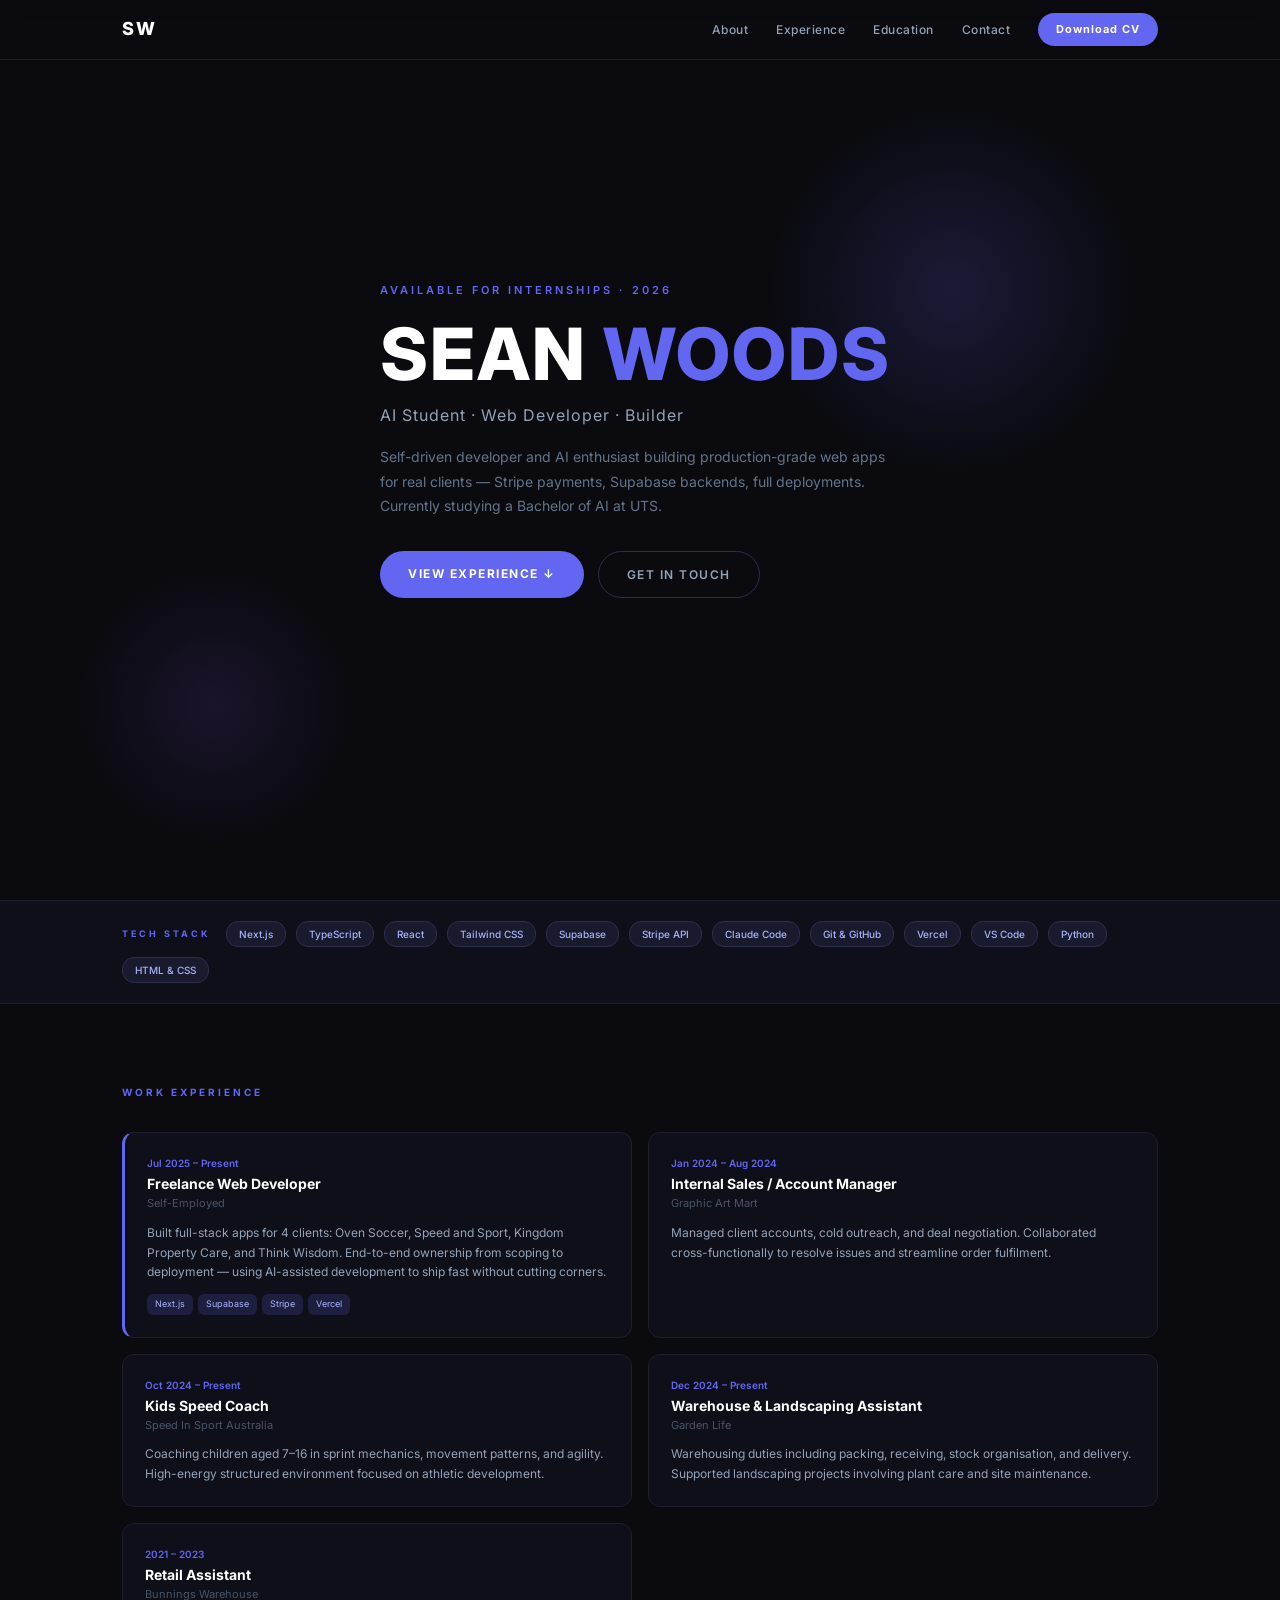
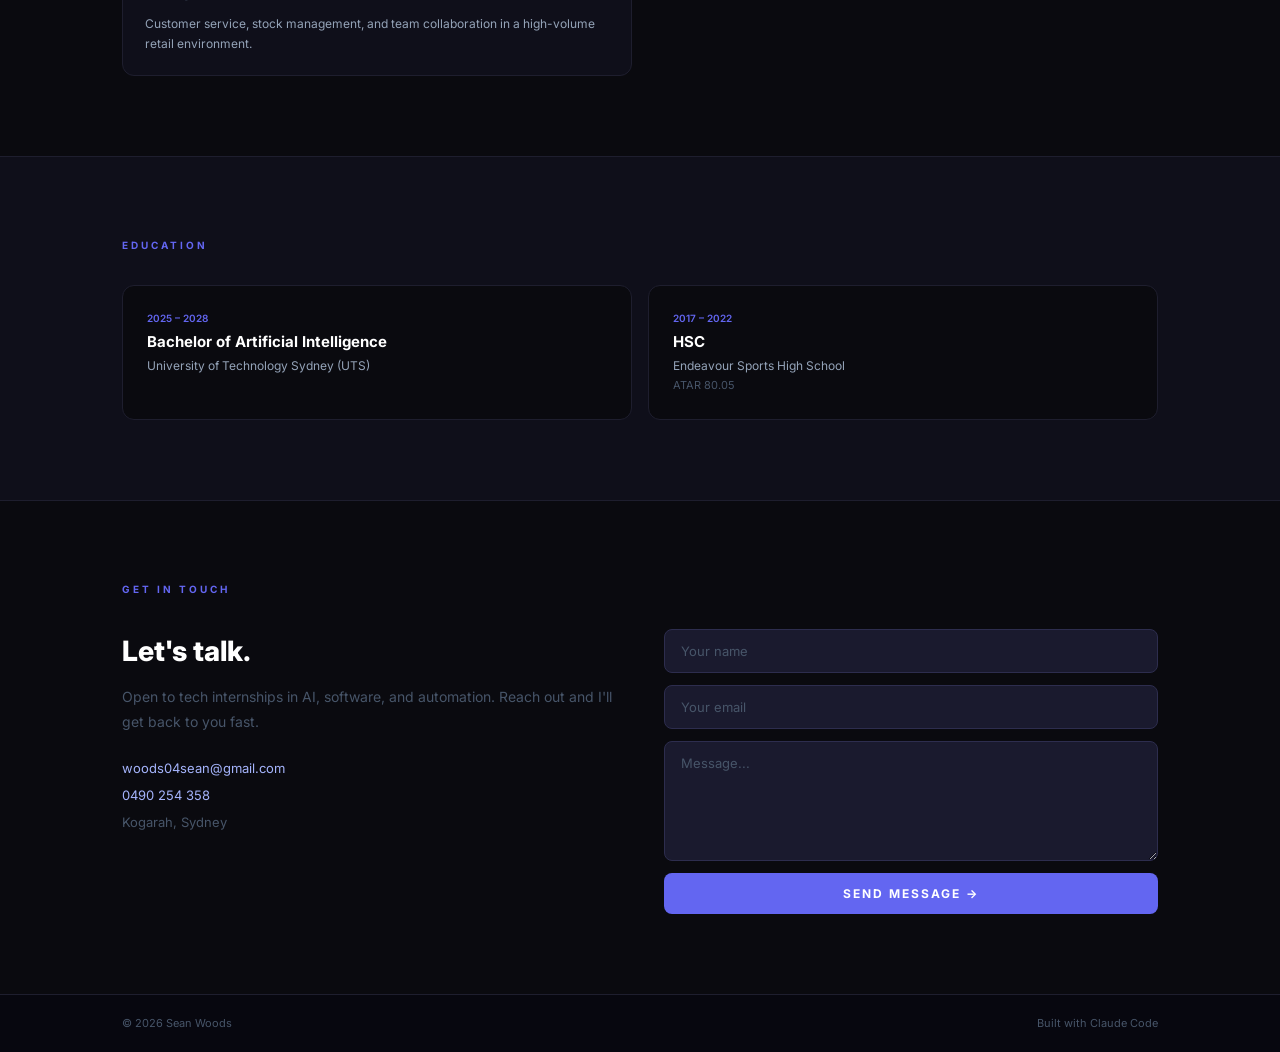
==== portfolio-website/index.html @ 49c914d9 "feat: portfolio-website — dark theme single-page site with all sections" ====
<!DOCTYPE html>
<html lang="en">
<head>
  <meta charset="UTF-8" />
  <meta name="viewport" content="width=device-width, initial-scale=1.0" />
  <title>Sean Woods — AI & Web Developer</title>
  <meta name="description" content="Sean Woods — AI student and freelance web developer based in Sydney. Building production-grade apps with Next.js, Supabase, and Stripe." />
  <link rel="preconnect" href="https://fonts.googleapis.com" />
  <link rel="preconnect" href="https://fonts.gstatic.com" crossorigin />
  <link href="https://fonts.googleapis.com/css2?family=Inter:wght@400;500;600;700;800&display=swap" rel="stylesheet" />
  <link rel="stylesheet" href="styles.css" />
</head>
<body>

  <!-- NAV -->
  <nav id="nav">
    <div class="container nav-inner">
      <div class="nav-logo">SW</div>
      <div class="nav-links">
        <a href="#hero">About</a>
        <a href="#experience">Experience</a>
        <a href="#skills">Education</a>
        <a href="#contact">Contact</a>
        <!-- resume.pdf must be generated from resume.html and copied here — see README -->
        <a href="resume.pdf" download="Sean_Woods_Resume.pdf" class="nav-cta">Download CV</a>
      </div>
    </div>
  </nav>

  <!-- HERO -->
  <section id="hero">
    <div class="hero-glow-1"></div>
    <div class="hero-glow-2"></div>
    <div class="container">
      <div class="fade-in">
        <div class="hero-available">Available for Internships · 2026</div>
        <h1 class="hero-name">SEAN <span>WOODS</span></h1>
        <div class="hero-sub">AI Student · Web Developer · Builder</div>
        <p class="hero-bio">Self-driven developer and AI enthusiast building production-grade web apps for real clients — Stripe payments, Supabase backends, full deployments. Currently studying a Bachelor of AI at UTS.</p>
        <div class="hero-actions">
          <a href="#experience" class="btn-primary">View Experience ↓</a>
          <a href="#contact" class="btn-outline">Get In Touch</a>
        </div>
      </div>
    </div>
  </section>

  <!-- TECH STACK STRIP -->
  <div id="stack">
    <div class="container">
      <div class="stack-inner fade-in">
        <span class="stack-label">Tech Stack</span>
        <span class="stack-pill">Next.js</span>
        <span class="stack-pill">TypeScript</span>
        <span class="stack-pill">React</span>
        <span class="stack-pill">Tailwind CSS</span>
        <span class="stack-pill">Supabase</span>
        <span class="stack-pill">Stripe API</span>
        <span class="stack-pill">Claude Code</span>
        <span class="stack-pill">Git &amp; GitHub</span>
        <span class="stack-pill">Vercel</span>
        <span class="stack-pill">VS Code</span>
        <span class="stack-pill">Python</span>
        <span class="stack-pill">HTML &amp; CSS</span>
      </div>
    </div>
  </div>

  <!-- WORK EXPERIENCE -->
  <section id="experience">
    <div class="container">
      <div class="section-label fade-in">Work Experience</div>
      <div class="exp-grid">

        <div class="exp-card featured fade-in">
          <div class="exp-date">Jul 2025 – Present</div>
          <div class="exp-role">Freelance Web Developer</div>
          <div class="exp-company">Self-Employed</div>
          <div class="exp-desc">Built full-stack apps for 4 clients: Oven Soccer, Speed and Sport, Kingdom Property Care, and Think Wisdom. End-to-end ownership from scoping to deployment — using AI-assisted development to ship fast without cutting corners.</div>
          <div class="exp-tags">
            <span class="exp-tag">Next.js</span>
            <span class="exp-tag">Supabase</span>
            <span class="exp-tag">Stripe</span>
            <span class="exp-tag">Vercel</span>
          </div>
        </div>

        <div class="exp-card fade-in">
          <div class="exp-date">Jan 2024 – Aug 2024</div>
          <div class="exp-role">Internal Sales / Account Manager</div>
          <div class="exp-company">Graphic Art Mart</div>
          <div class="exp-desc">Managed client accounts, cold outreach, and deal negotiation. Collaborated cross-functionally to resolve issues and streamline order fulfilment.</div>
        </div>

        <div class="exp-card fade-in">
          <div class="exp-date">Oct 2024 – Present</div>
          <div class="exp-role">Kids Speed Coach</div>
          <div class="exp-company">Speed In Sport Australia</div>
          <div class="exp-desc">Coaching children aged 7–16 in sprint mechanics, movement patterns, and agility. High-energy structured environment focused on athletic development.</div>
        </div>

        <div class="exp-card fade-in">
          <div class="exp-date">Dec 2024 – Present</div>
          <div class="exp-role">Warehouse &amp; Landscaping Assistant</div>
          <div class="exp-company">Garden Life</div>
          <div class="exp-desc">Warehousing duties including packing, receiving, stock organisation, and delivery. Supported landscaping projects involving plant care and site maintenance.</div>
        </div>

        <div class="exp-card fade-in">
          <div class="exp-date">2021 – 2023</div>
          <div class="exp-role">Retail Assistant</div>
          <div class="exp-company">Bunnings Warehouse</div>
          <div class="exp-desc">Customer service, stock management, and team collaboration in a high-volume retail environment.</div>
        </div>

      </div>
    </div>
  </section>

  <!-- EDUCATION -->
  <section id="skills">
    <div class="container">
      <div class="section-label fade-in">Education</div>
      <div class="edu-grid">
        <div class="edu-card fade-in">
          <div class="edu-year">2025 – 2028</div>
          <div class="edu-degree">Bachelor of Artificial Intelligence</div>
          <div class="edu-school">University of Technology Sydney (UTS)</div>
        </div>
        <div class="edu-card fade-in">
          <div class="edu-year">2017 – 2022</div>
          <div class="edu-degree">HSC</div>
          <div class="edu-school">Endeavour Sports High School</div>
          <div class="edu-detail">ATAR 80.05</div>
        </div>
      </div>
    </div>
  </section>

  <!-- CONTACT -->
  <section id="contact">
    <div class="container">
      <div class="section-label fade-in">Get In Touch</div>
      <div class="contact-grid">

        <div class="fade-in">
          <div class="contact-heading">Let's talk.</div>
          <p class="contact-blurb">Open to tech internships in AI, software, and automation. Reach out and I'll get back to you fast.</p>
          <div class="contact-detail">woods04sean@gmail.com</div>
          <div class="contact-detail">0490 254 358</div>
          <div class="contact-detail"><span>Kogarah, Sydney</span></div>
        </div>

        <div class="fade-in">
          <form class="contact-form" action="https://formsubmit.co/woods04sean@gmail.com" method="POST">
            <!-- Spam protection -->
            <input type="text" name="_honey" style="display:none" />
            <input type="hidden" name="_captcha" value="false" />
            <input type="hidden" name="_subject" value="New contact from seanwoods.com" />

            <input class="form-input" type="text" name="name" placeholder="Your name" />
            <div class="form-error" id="err-name">Please enter your name.</div>

            <input class="form-input" type="email" name="email" placeholder="Your email" />
            <div class="form-error" id="err-email">Please enter a valid email.</div>

            <textarea class="form-textarea" name="message" placeholder="Message..."></textarea>
            <div class="form-error" id="err-message">Please enter a message.</div>

            <button type="submit" class="form-submit">Send Message →</button>
          </form>
        </div>

      </div>
    </div>
  </section>

  <!-- FOOTER -->
  <footer id="footer">
    <div class="container footer-inner">
      <span>© 2026 Sean Woods</span>
      <span>Built with Claude Code</span>
    </div>
  </footer>

  <script src="script.js"></script>
</body>
</html>
---- portfolio-website/styles.css ----
/* ── Variables ─────────────────────────────── */
:root {
  --bg:        #0a0a0f;
  --bg-card:   #0f0f1a;
  --bg-strip:  #0f0f1a;
  --border:    #1e1e2e;
  --border-card: #2d2d4e;
  --accent:    #6366f1;
  --accent-lt: #a5b4fc;
  --accent-dim: #1e1e3f;
  --text:      #f1f5f9;
  --muted:     #94a3b8;
  --faint:     #475569;
  --glow:      rgba(99,102,241,0.25);
  --radius:    12px;
  --nav-h:     60px;
}

/* ── Reset ─────────────────────────────────── */
*, *::before, *::after { box-sizing: border-box; margin: 0; padding: 0; }
html { scroll-behavior: smooth; }
body {
  background: var(--bg);
  color: var(--text);
  font-family: 'Inter', system-ui, -apple-system, sans-serif;
  font-size: 15px;
  line-height: 1.6;
  -webkit-font-smoothing: antialiased;
}
a { color: inherit; text-decoration: none; }
ul { list-style: none; }
img { display: block; max-width: 100%; }

/* ── Container ──────────────────────────────── */
.container { max-width: 1100px; margin: 0 auto; padding: 0 32px; }

/* ── Section base ───────────────────────────── */
section { padding: 80px 0; }
.section-label {
  font-size: 10px;
  font-weight: 700;
  letter-spacing: 3px;
  text-transform: uppercase;
  color: var(--accent);
  margin-bottom: 32px;
}

/* ── Fade-in animation ──────────────────────── */
.fade-in {
  opacity: 0;
  transform: translateY(20px);
  transition: opacity 0.6s ease, transform 0.6s ease;
}
.fade-in.visible {
  opacity: 1;
  transform: translateY(0);
}

/* ── Nav ─────────────────────────────────────── */
#nav {
  position: fixed;
  top: 0; left: 0; right: 0;
  height: var(--nav-h);
  background: rgba(10,10,15,0.8);
  backdrop-filter: blur(12px);
  -webkit-backdrop-filter: blur(12px);
  border-bottom: 1px solid var(--border);
  z-index: 100;
}
.nav-inner {
  height: 100%;
  display: flex;
  justify-content: space-between;
  align-items: center;
}
.nav-logo {
  font-size: 18px;
  font-weight: 800;
  letter-spacing: 2px;
  color: #fff;
}
.nav-links {
  display: flex;
  align-items: center;
  gap: 28px;
  font-size: 12px;
  font-weight: 500;
  color: var(--muted);
  letter-spacing: 0.5px;
}
.nav-links a { transition: color 0.2s; }
.nav-links a:hover { color: #fff; }
.nav-cta {
  background: var(--accent);
  color: #fff !important;
  padding: 8px 18px;
  border-radius: 20px;
  font-weight: 700;
  font-size: 11px;
  letter-spacing: 1px;
  transition: background 0.2s, transform 0.1s !important;
}
.nav-cta:hover { background: #4f46e5 !important; transform: translateY(-1px); }

/* ── Hero ────────────────────────────────────── */
#hero {
  min-height: 100vh;
  display: flex;
  align-items: center;
  padding-top: var(--nav-h);
  position: relative;
  overflow: hidden;
}
.hero-glow-1 {
  position: absolute; top: 10%; right: 10%;
  width: 400px; height: 400px; border-radius: 50%;
  background: radial-gradient(circle, rgba(99,102,241,0.18), transparent 65%);
  pointer-events: none;
}
.hero-glow-2 {
  position: absolute; bottom: 5%; left: 5%;
  width: 300px; height: 300px; border-radius: 50%;
  background: radial-gradient(circle, rgba(139,92,246,0.12), transparent 65%);
  pointer-events: none;
}
.hero-available {
  font-size: 11px; font-weight: 600;
  letter-spacing: 3px; color: var(--accent);
  text-transform: uppercase; margin-bottom: 16px;
}
.hero-name {
  font-size: clamp(42px, 7vw, 72px);
  font-weight: 800;
  letter-spacing: 2px;
  color: #fff;
  line-height: 1.05;
}
.hero-name span { color: var(--accent); }
.hero-sub {
  font-size: 16px; color: var(--muted);
  letter-spacing: 1px; margin-top: 12px;
}
.hero-bio {
  max-width: 520px;
  font-size: 14px; color: #64748b;
  line-height: 1.75; margin-top: 16px;
}
.hero-actions { display: flex; gap: 14px; margin-top: 32px; flex-wrap: wrap; }
.btn-primary {
  background: var(--accent); color: #fff;
  padding: 13px 28px; border-radius: 28px;
  font-size: 12px; font-weight: 700;
  letter-spacing: 1.5px; text-transform: uppercase;
  transition: background 0.2s, transform 0.15s;
  cursor: pointer; display: inline-block;
}
.btn-primary:hover { background: #4f46e5; transform: translateY(-2px); }
.btn-outline {
  border: 1px solid var(--border-card); color: var(--muted);
  padding: 13px 28px; border-radius: 28px;
  font-size: 12px; font-weight: 600;
  letter-spacing: 1.5px; text-transform: uppercase;
  transition: border-color 0.2s, color 0.2s, transform 0.15s;
  cursor: pointer; display: inline-block;
}
.btn-outline:hover { border-color: var(--accent); color: #fff; transform: translateY(-2px); }

/* ── Tech stack strip ───────────────────────── */
#stack {
  background: var(--bg-strip);
  border-top: 1px solid var(--border);
  border-bottom: 1px solid var(--border);
  padding: 20px 0;
}
.stack-inner {
  display: flex;
  align-items: center;
  gap: 10px;
  flex-wrap: wrap;
}
.stack-label {
  font-size: 9px; font-weight: 700;
  letter-spacing: 3px; color: var(--accent);
  text-transform: uppercase;
  margin-right: 6px; white-space: nowrap;
}
.stack-pill {
  background: #1a1a2e;
  color: var(--accent-lt);
  font-size: 10px; font-weight: 500;
  padding: 4px 12px;
  border-radius: 12px;
  border: 1px solid var(--border-card);
  white-space: nowrap;
}

/* ── Experience ─────────────────────────────── */
#experience { background: var(--bg); }
.exp-grid {
  display: grid;
  grid-template-columns: 1fr 1fr;
  gap: 16px;
}
.exp-card {
  background: var(--bg-card);
  border: 1px solid var(--border);
  border-radius: var(--radius);
  padding: 22px;
  transition: transform 0.2s, box-shadow 0.2s;
}
.exp-card:hover {
  transform: translateY(-3px);
  box-shadow: 0 8px 32px var(--glow);
}
.exp-card.featured { border-left: 3px solid var(--accent); }
.exp-date { font-size: 10px; font-weight: 600; color: var(--accent); margin-bottom: 4px; }
.exp-role { font-weight: 700; color: #fff; font-size: 14px; line-height: 1.3; }
.exp-company { font-size: 11px; color: var(--faint); margin-top: 2px; margin-bottom: 10px; }
.exp-desc { font-size: 12px; color: var(--muted); line-height: 1.65; }
.exp-tags { display: flex; flex-wrap: wrap; gap: 5px; margin-top: 12px; }
.exp-tag {
  font-size: 9px; background: var(--accent-dim);
  color: var(--accent-lt);
  padding: 3px 8px; border-radius: 6px;
}

/* ── Education ──────────────────────────────── */
#skills { background: var(--bg-card); border-top: 1px solid var(--border); border-bottom: 1px solid var(--border); }
.edu-grid { display: grid; grid-template-columns: 1fr 1fr; gap: 16px; }
.edu-card {
  background: var(--bg);
  border: 1px solid var(--border);
  border-radius: var(--radius);
  padding: 24px;
  transition: transform 0.2s, box-shadow 0.2s;
}
.edu-card:hover { transform: translateY(-2px); box-shadow: 0 6px 24px var(--glow); }
.edu-year { font-size: 10px; font-weight: 600; color: var(--accent); margin-bottom: 6px; }
.edu-degree { font-size: 15px; font-weight: 700; color: #fff; line-height: 1.3; }
.edu-school { font-size: 12px; color: var(--muted); margin-top: 4px; }
.edu-detail { font-size: 11px; color: var(--faint); margin-top: 2px; }

/* ── Contact ─────────────────────────────────── */
#contact { background: var(--bg); }
.contact-grid { display: grid; grid-template-columns: 1fr 1fr; gap: 48px; align-items: start; }
.contact-heading { font-size: 28px; font-weight: 800; color: #fff; margin-bottom: 12px; }
.contact-blurb { font-size: 14px; color: var(--faint); line-height: 1.75; margin-bottom: 24px; }
.contact-detail { font-size: 13px; color: var(--accent-lt); margin-bottom: 6px; }
.contact-detail span { color: var(--faint); }

/* Form */
.contact-form { display: flex; flex-direction: column; gap: 12px; }
.form-input, .form-textarea {
  background: #1a1a2e;
  border: 1px solid var(--border-card);
  border-radius: 8px;
  padding: 13px 16px;
  font-size: 13px;
  color: #fff;
  font-family: inherit;
  outline: none;
  transition: border-color 0.2s;
  width: 100%;
}
.form-input:focus, .form-textarea:focus { border-color: var(--accent); }
.form-textarea { height: 120px; resize: vertical; }
.form-input::placeholder, .form-textarea::placeholder { color: var(--faint); }
.form-submit {
  background: var(--accent);
  color: #fff;
  border: none;
  border-radius: 8px;
  padding: 13px;
  font-size: 12px;
  font-weight: 700;
  letter-spacing: 2px;
  text-transform: uppercase;
  cursor: pointer;
  transition: background 0.2s, transform 0.15s;
  font-family: inherit;
}
.form-submit:hover { background: #4f46e5; transform: translateY(-1px); }
.form-error { font-size: 11px; color: #f87171; display: none; margin-top: -6px; }
.form-error.visible { display: block; }

/* ── Footer ──────────────────────────────────── */
#footer {
  background: #07070f;
  border-top: 1px solid var(--border);
  padding: 20px 0;
}
.footer-inner {
  display: flex;
  justify-content: space-between;
  align-items: center;
  font-size: 11px;
  color: var(--faint);
}

/* ── Mobile ─────────────────────────────────── */
@media (max-width: 768px) {
  .container { padding: 0 20px; }
  section { padding: 56px 0; }
  .nav-links { gap: 16px; }
  .nav-links a:not(.nav-cta) { display: none; }
  .hero-name { font-size: 40px; }
  .exp-grid { grid-template-columns: 1fr; }
  .edu-grid { grid-template-columns: 1fr; }
  .contact-grid { grid-template-columns: 1fr; gap: 32px; }
}
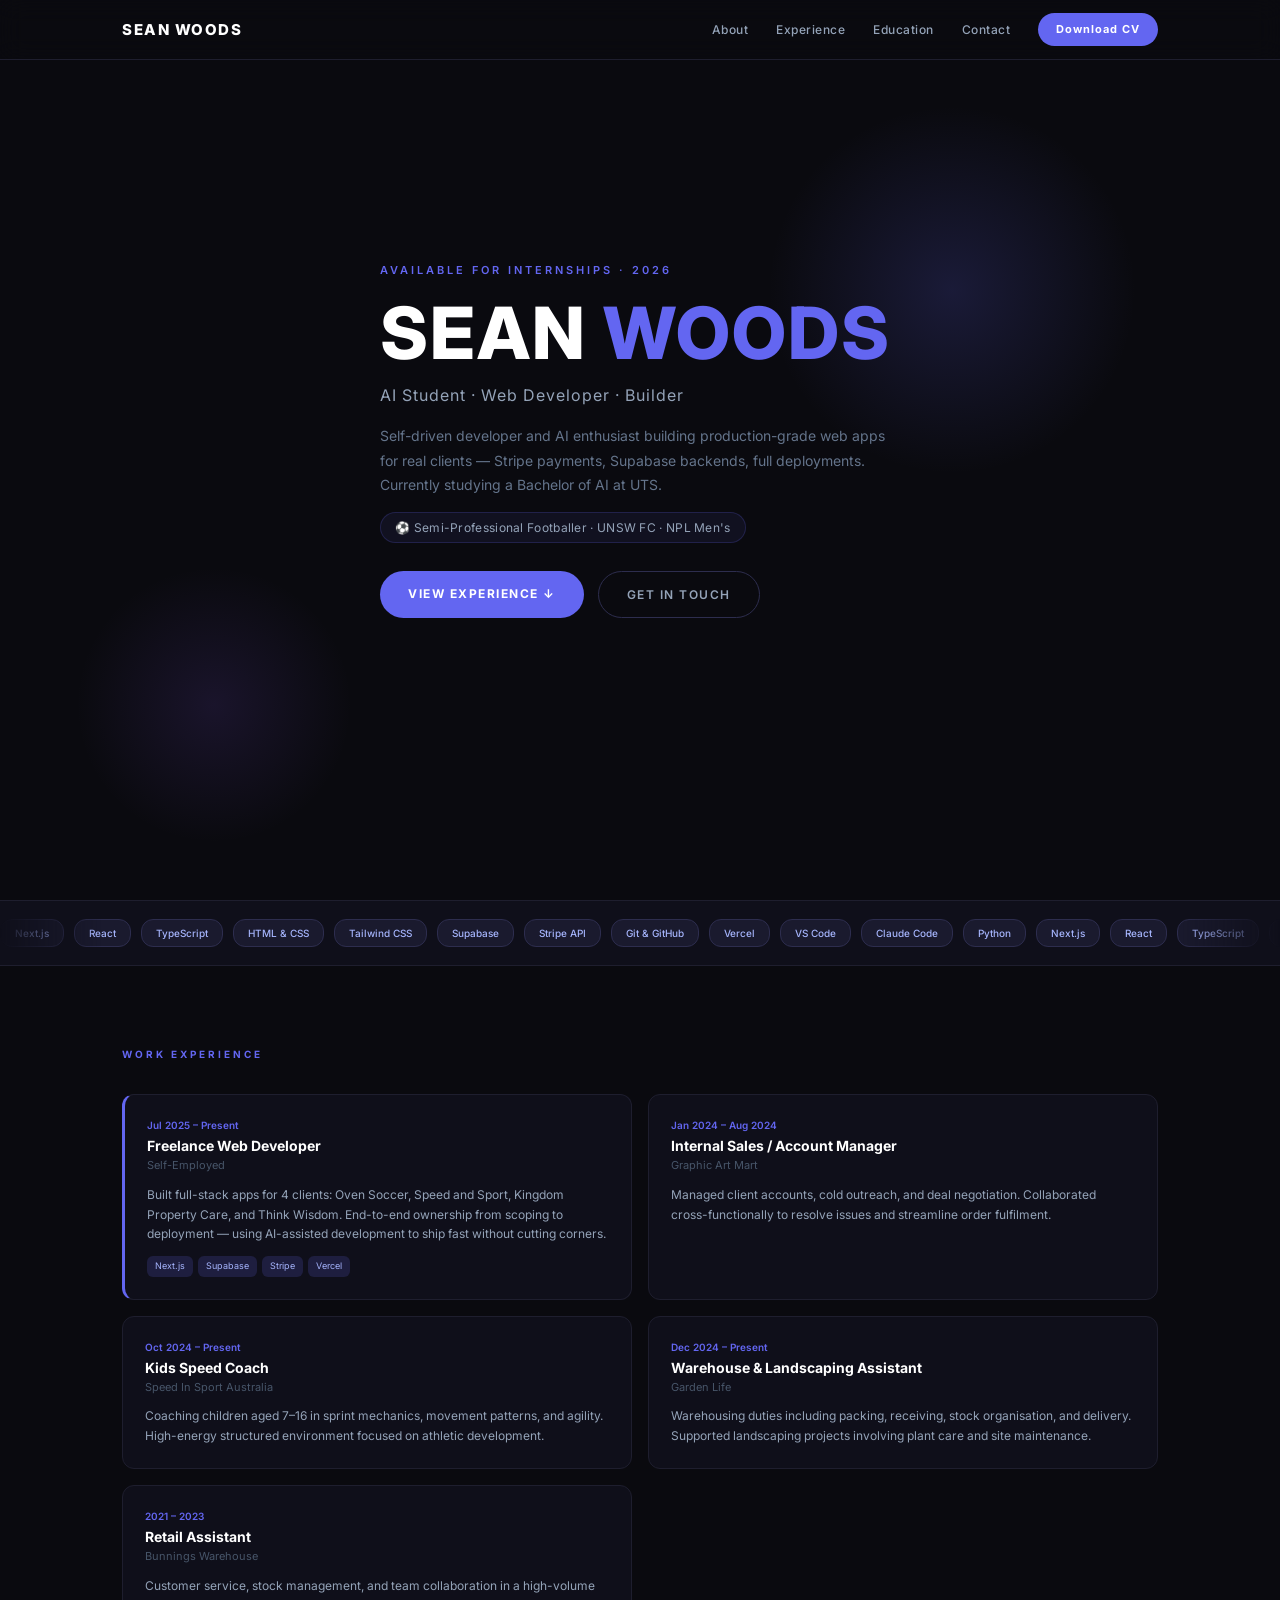
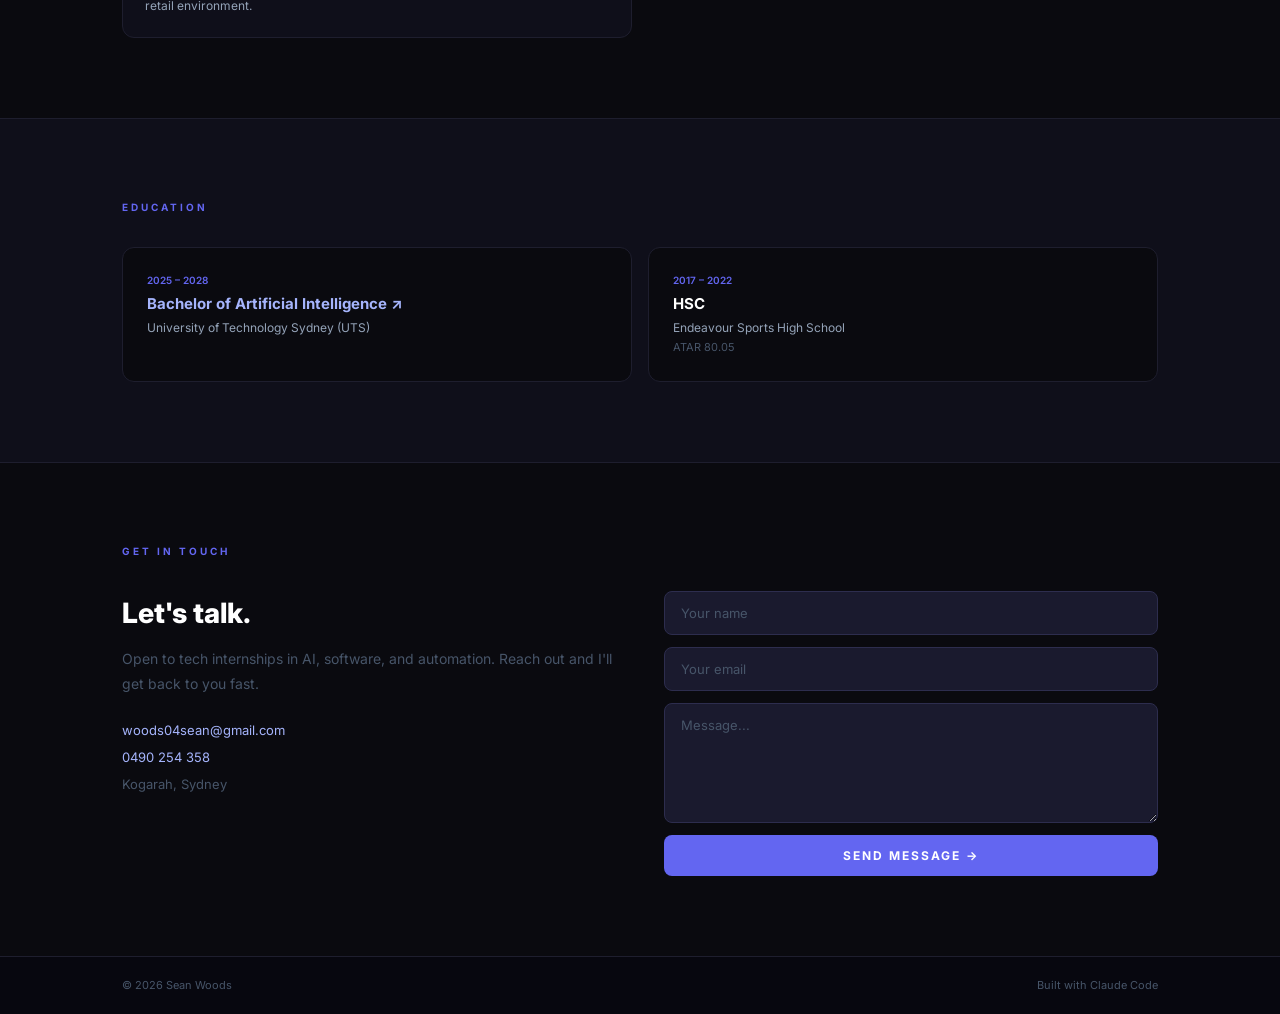
==== commit 229590f4: "feat: polish portfolio and resume with UI improvements - Nav: SW to SEAN WOODS (uppercase, proper si" ====
--- a/portfolio-website/index.html
+++ b/portfolio-website/index.html
@@ -15,13 +15,12 @@
   <!-- NAV -->
   <nav id="nav">
     <div class="container nav-inner">
-      <div class="nav-logo">SW</div>
+      <div class="nav-logo">Sean Woods</div>
       <div class="nav-links">
         <a href="#hero">About</a>
         <a href="#experience">Experience</a>
         <a href="#skills">Education</a>
         <a href="#contact">Contact</a>
-        <!-- resume.pdf must be generated from resume.html and copied here — see README -->
         <a href="resume.pdf" download="Sean_Woods_Resume.pdf" class="nav-cta">Download CV</a>
       </div>
     </div>
@@ -37,6 +36,7 @@
         <h1 class="hero-name">SEAN <span>WOODS</span></h1>
         <div class="hero-sub">AI Student · Web Developer · Builder</div>
         <p class="hero-bio">Self-driven developer and AI enthusiast building production-grade web apps for real clients — Stripe payments, Supabase backends, full deployments. Currently studying a Bachelor of AI at UTS.</p>
+        <div class="hero-badge">⚽ Semi-Professional Footballer · UNSW FC · NPL Men's</div>
         <div class="hero-actions">
           <a href="#experience" class="btn-primary">View Experience ↓</a>
           <a href="#contact" class="btn-outline">Get In Touch</a>
@@ -45,23 +45,36 @@
     </div>
   </section>
 
-  <!-- TECH STACK STRIP -->
+  <!-- TECH STACK STRIP — infinite marquee -->
   <div id="stack">
-    <div class="container">
-      <div class="stack-inner fade-in">
-        <span class="stack-label">Tech Stack</span>
+    <div class="stack-marquee-wrapper">
+      <div class="stack-track">
+        <!-- Set 1 -->
         <span class="stack-pill">Next.js</span>
+        <span class="stack-pill">React</span>
         <span class="stack-pill">TypeScript</span>
-        <span class="stack-pill">React</span>
+        <span class="stack-pill">HTML &amp; CSS</span>
         <span class="stack-pill">Tailwind CSS</span>
         <span class="stack-pill">Supabase</span>
         <span class="stack-pill">Stripe API</span>
-        <span class="stack-pill">Claude Code</span>
         <span class="stack-pill">Git &amp; GitHub</span>
         <span class="stack-pill">Vercel</span>
         <span class="stack-pill">VS Code</span>
+        <span class="stack-pill">Claude Code</span>
         <span class="stack-pill">Python</span>
+        <!-- Set 2 (duplicate for seamless loop) -->
+        <span class="stack-pill">Next.js</span>
+        <span class="stack-pill">React</span>
+        <span class="stack-pill">TypeScript</span>
         <span class="stack-pill">HTML &amp; CSS</span>
+        <span class="stack-pill">Tailwind CSS</span>
+        <span class="stack-pill">Supabase</span>
+        <span class="stack-pill">Stripe API</span>
+        <span class="stack-pill">Git &amp; GitHub</span>
+        <span class="stack-pill">Vercel</span>
+        <span class="stack-pill">VS Code</span>
+        <span class="stack-pill">Claude Code</span>
+        <span class="stack-pill">Python</span>
       </div>
     </div>
   </div>
@@ -124,7 +137,9 @@
       <div class="edu-grid">
         <div class="edu-card fade-in">
           <div class="edu-year">2025 – 2028</div>
-          <div class="edu-degree">Bachelor of Artificial Intelligence</div>
+          <a href="https://www.uts.edu.au/courses/bachelor-of-artificial-intelligence" target="_blank" rel="noopener" class="edu-degree-link">
+            <div class="edu-degree">Bachelor of Artificial Intelligence ↗</div>
+          </a>
           <div class="edu-school">University of Technology Sydney (UTS)</div>
         </div>
         <div class="edu-card fade-in">
@@ -153,7 +168,6 @@
 
         <div class="fade-in">
           <form class="contact-form" action="https://formsubmit.co/woods04sean@gmail.com" method="POST">
-            <!-- Spam protection -->
             <input type="text" name="_honey" style="display:none" />
             <input type="hidden" name="_captcha" value="false" />
             <input type="hidden" name="_subject" value="New contact from seanwoods.com" />
--- a/portfolio-website/styles.css
+++ b/portfolio-website/styles.css
@@ -74,10 +74,11 @@
   align-items: center;
 }
 .nav-logo {
-  font-size: 18px;
+  font-size: 15px;
   font-weight: 800;
-  letter-spacing: 2px;
+  letter-spacing: 1.5px;
   color: #fff;
+  text-transform: uppercase;
 }
 .nav-links {
   display: flex;
@@ -145,7 +146,18 @@
   font-size: 14px; color: #64748b;
   line-height: 1.75; margin-top: 16px;
 }
-.hero-actions { display: flex; gap: 14px; margin-top: 32px; flex-wrap: wrap; }
+.hero-badge {
+  display: inline-block;
+  margin-top: 14px;
+  font-size: 12px;
+  color: var(--muted);
+  background: rgba(99,102,241,0.08);
+  border: 1px solid rgba(99,102,241,0.2);
+  border-radius: 20px;
+  padding: 5px 14px;
+  letter-spacing: 0.3px;
+}
+.hero-actions { display: flex; gap: 14px; margin-top: 28px; flex-wrap: wrap; }
 .btn-primary {
   background: var(--accent); color: #fff;
   padding: 13px 28px; border-radius: 28px;
@@ -165,33 +177,41 @@
 }
 .btn-outline:hover { border-color: var(--accent); color: #fff; transform: translateY(-2px); }
 
-/* ── Tech stack strip ───────────────────────── */
+/* ── Tech stack strip — marquee ─────────────── */
 #stack {
   background: var(--bg-strip);
   border-top: 1px solid var(--border);
   border-bottom: 1px solid var(--border);
-  padding: 20px 0;
-}
-.stack-inner {
-  display: flex;
+  padding: 18px 0;
+  overflow: hidden;
+}
+.stack-marquee-wrapper {
+  overflow: hidden;
+  width: 100%;
+  -webkit-mask-image: linear-gradient(to right, transparent 0%, black 8%, black 92%, transparent 100%);
+  mask-image: linear-gradient(to right, transparent 0%, black 8%, black 92%, transparent 100%);
+}
+.stack-track {
+  display: inline-flex;
+  flex-wrap: nowrap;
   align-items: center;
   gap: 10px;
-  flex-wrap: wrap;
-}
-.stack-label {
-  font-size: 9px; font-weight: 700;
-  letter-spacing: 3px; color: var(--accent);
-  text-transform: uppercase;
-  margin-right: 6px; white-space: nowrap;
+  animation: marquee 28s linear infinite;
+}
+.stack-track:hover { animation-play-state: paused; }
+@keyframes marquee {
+  0%   { transform: translateX(0); }
+  100% { transform: translateX(-50%); }
 }
 .stack-pill {
   background: #1a1a2e;
   color: var(--accent-lt);
   font-size: 10px; font-weight: 500;
-  padding: 4px 12px;
+  padding: 5px 14px;
   border-radius: 12px;
   border: 1px solid var(--border-card);
   white-space: nowrap;
+  flex-shrink: 0;
 }
 
 /* ── Experience ─────────────────────────────── */
@@ -237,6 +257,9 @@
 .edu-card:hover { transform: translateY(-2px); box-shadow: 0 6px 24px var(--glow); }
 .edu-year { font-size: 10px; font-weight: 600; color: var(--accent); margin-bottom: 6px; }
 .edu-degree { font-size: 15px; font-weight: 700; color: #fff; line-height: 1.3; }
+.edu-degree-link { text-decoration: none; }
+.edu-degree-link .edu-degree { color: var(--accent-lt); transition: color 0.2s; }
+.edu-degree-link:hover .edu-degree { color: #fff; }
 .edu-school { font-size: 12px; color: var(--muted); margin-top: 4px; }
 .edu-detail { font-size: 11px; color: var(--faint); margin-top: 2px; }
 
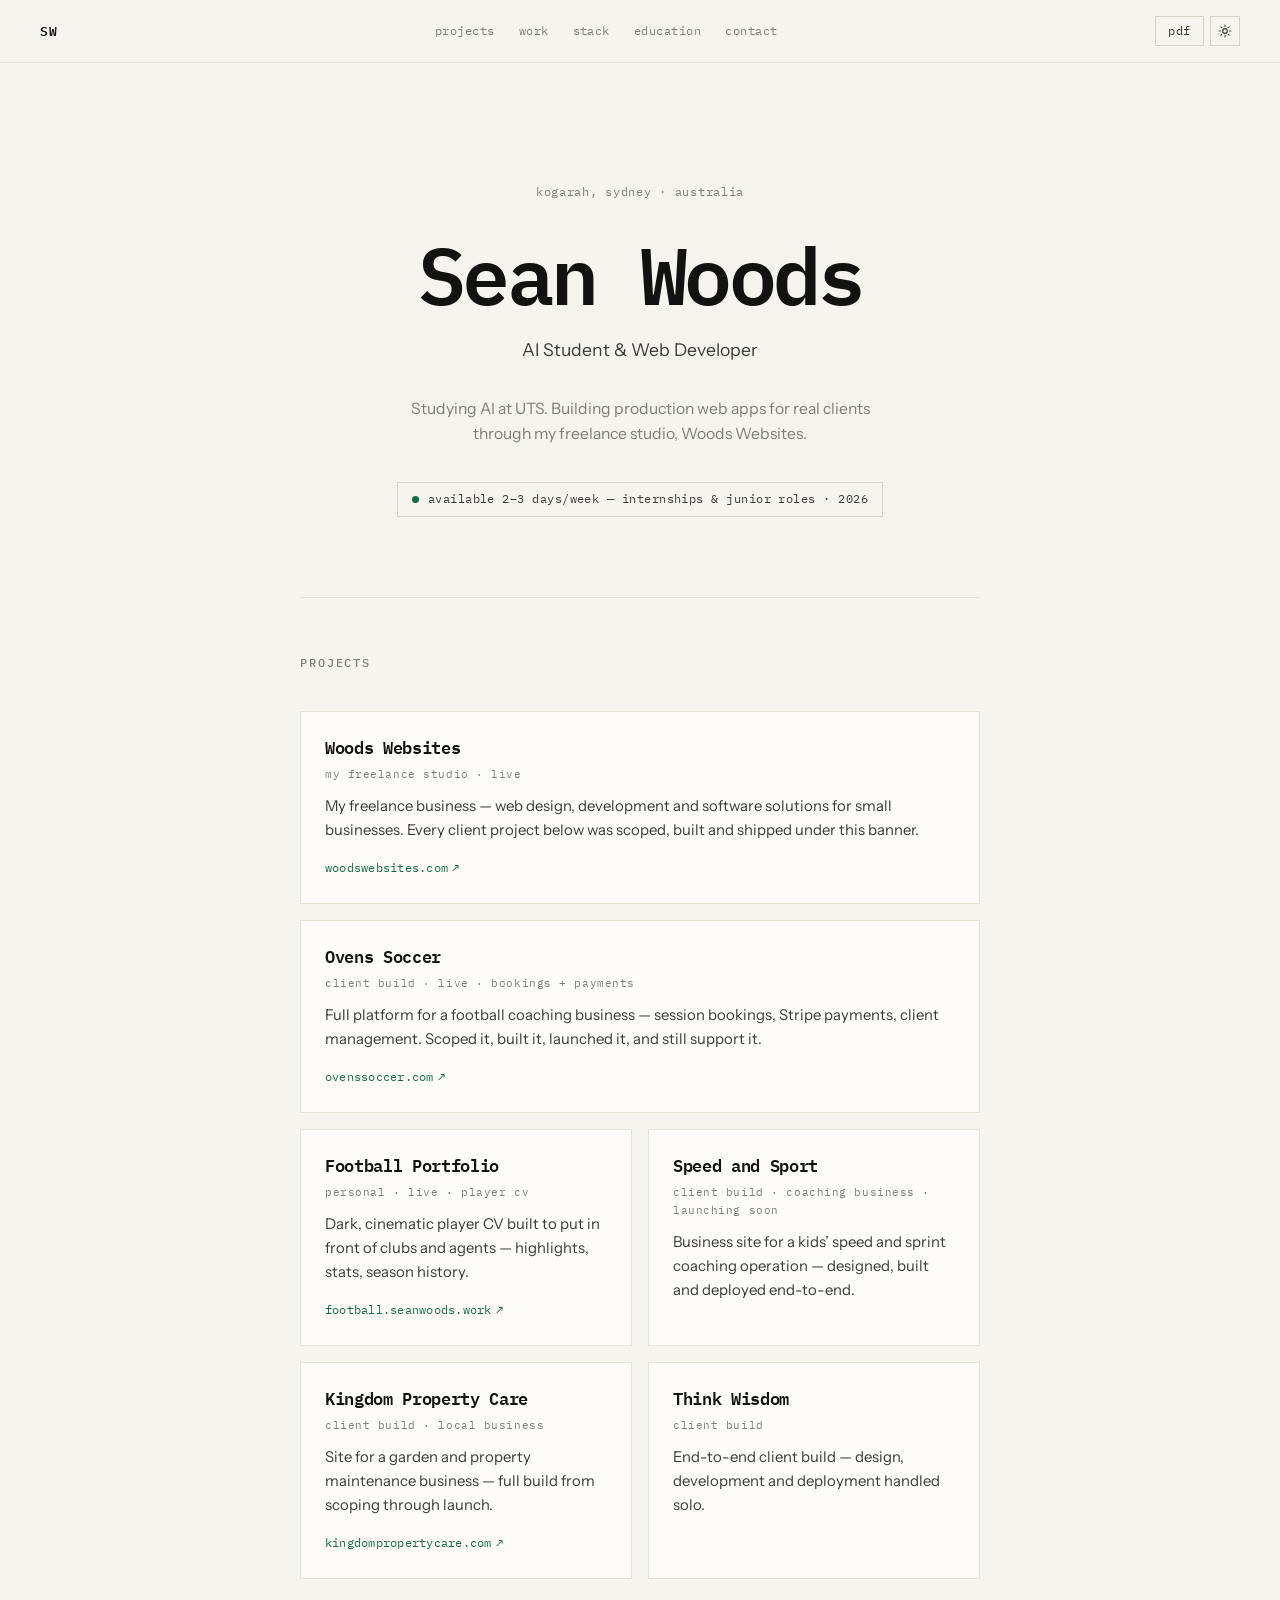
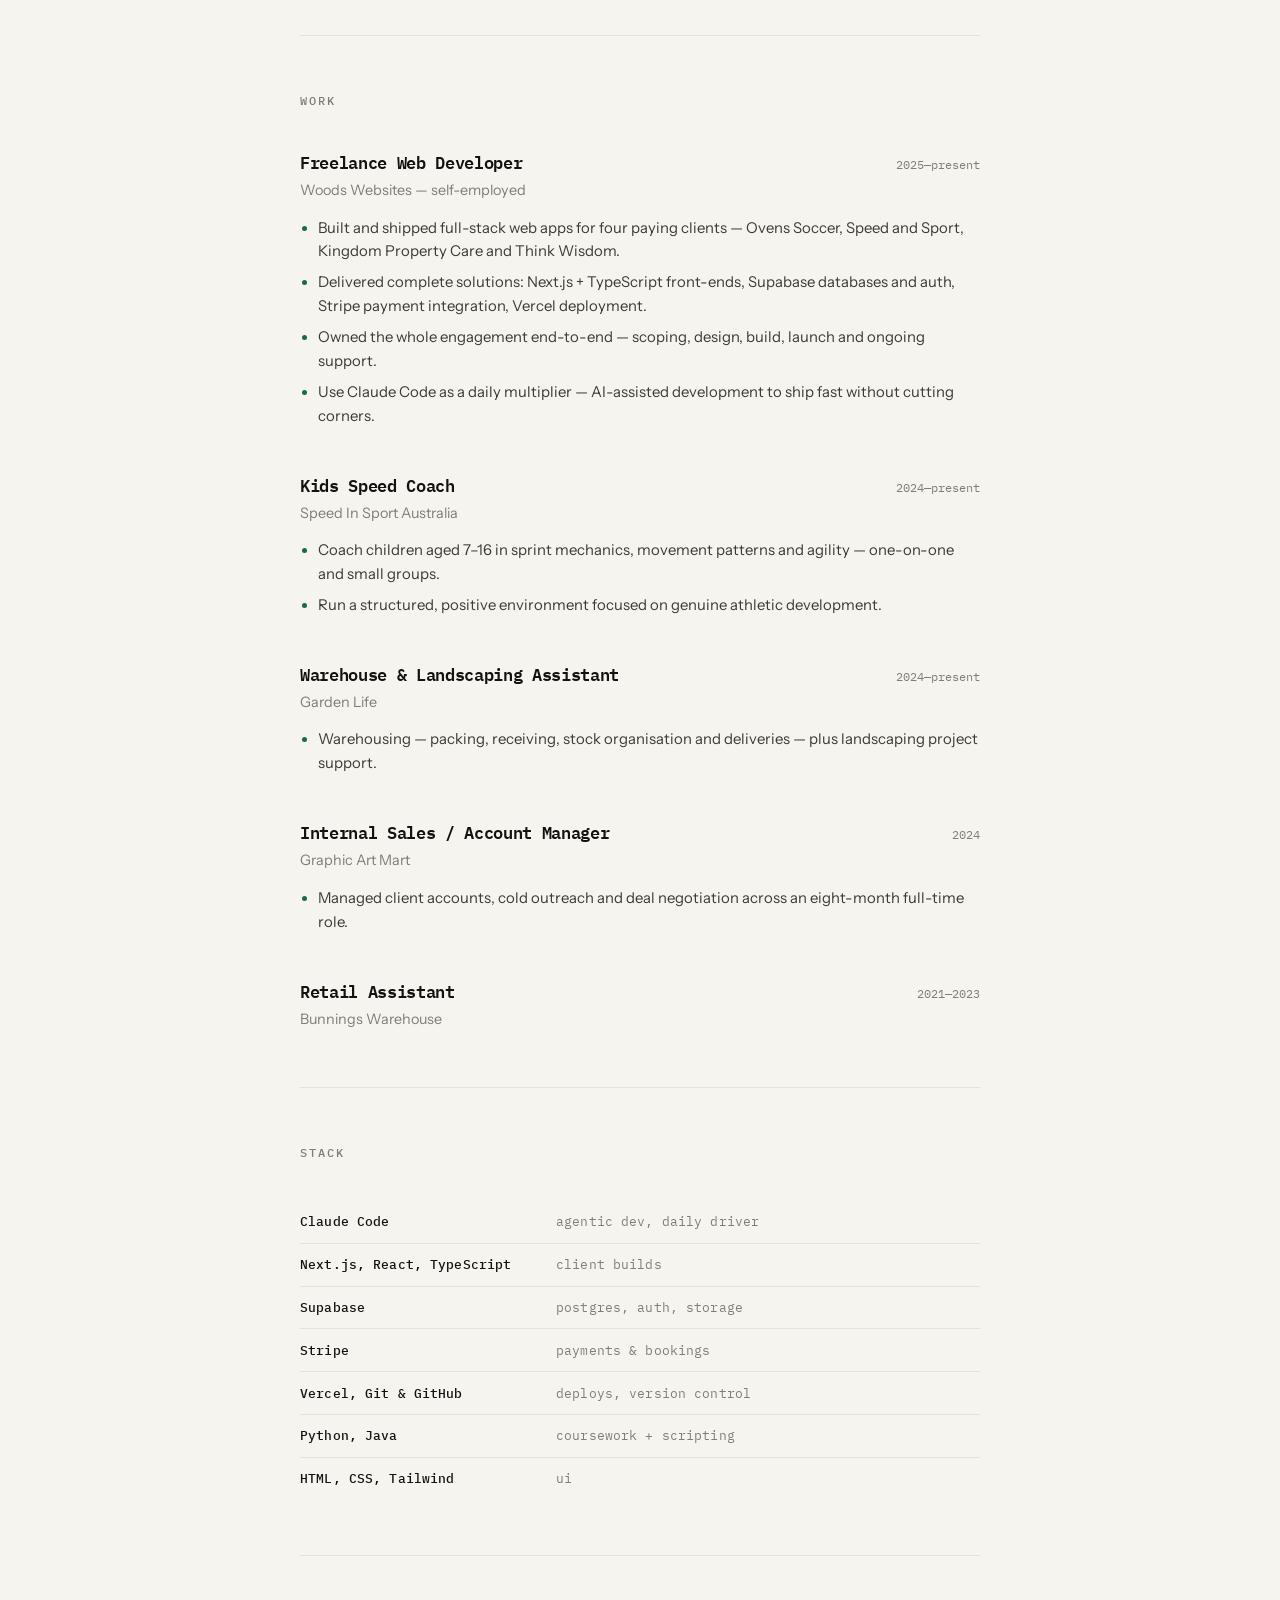
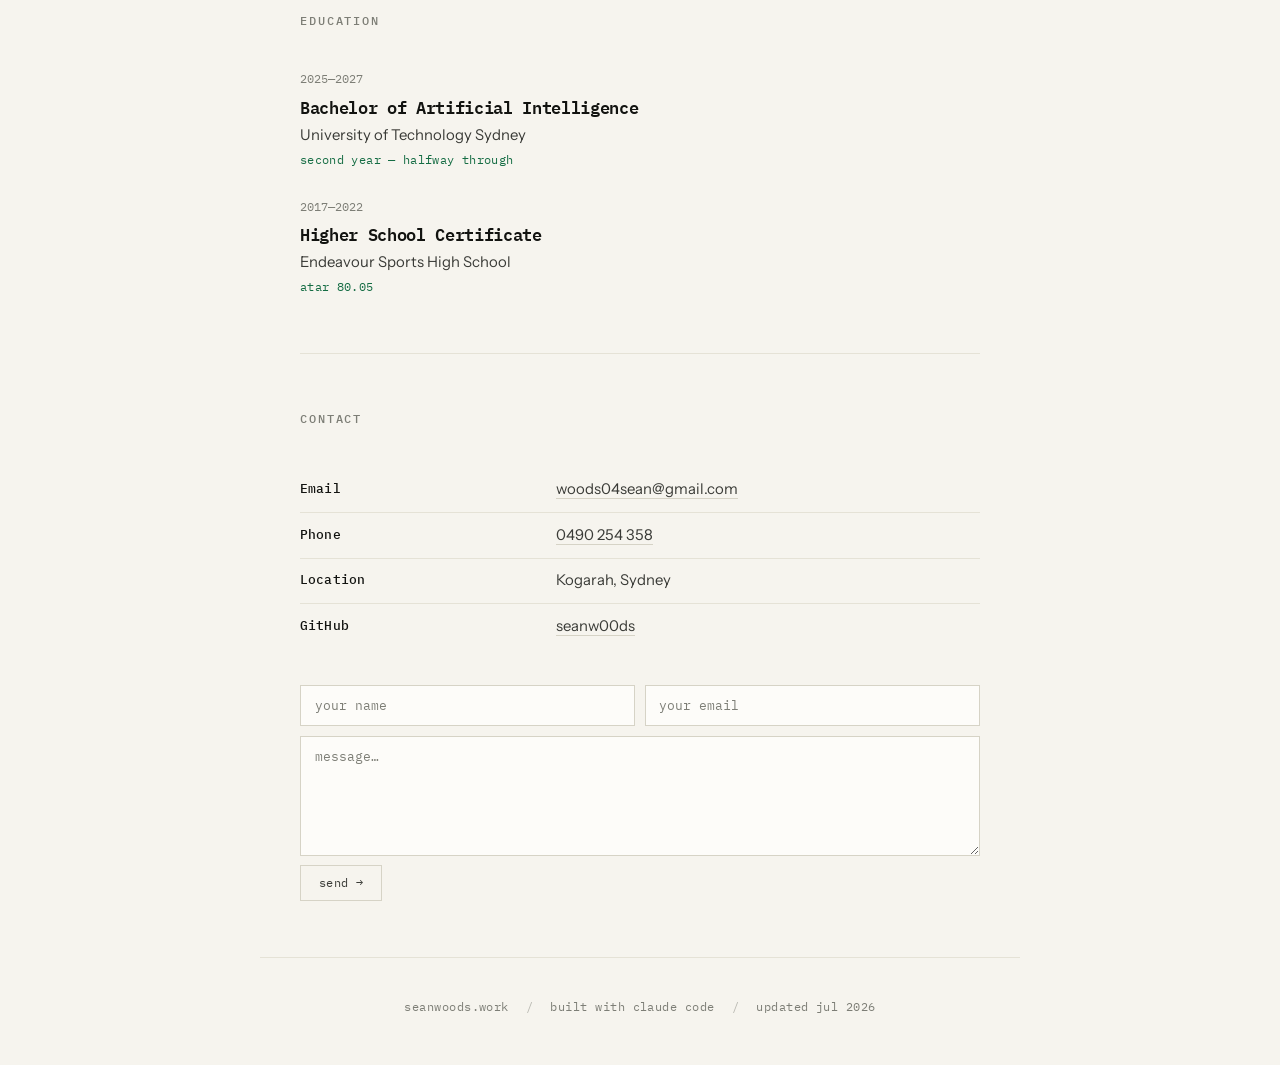
==== commit c14cede5: "feat: redesign resume + portfolio in engineered-minimal style - New design language: IBM Plex Mono +" ====
--- a/portfolio-website/index.html
+++ b/portfolio-website/index.html
@@ -1,200 +1,300 @@
-<!DOCTYPE html>
-<html lang="en">
+<!doctype html>
+<html lang="en" data-theme="light">
 <head>
-  <meta charset="UTF-8" />
-  <meta name="viewport" content="width=device-width, initial-scale=1.0" />
-  <title>Sean Woods — AI & Web Developer</title>
-  <meta name="description" content="Sean Woods — AI student and freelance web developer based in Sydney. Building production-grade apps with Next.js, Supabase, and Stripe." />
+  <meta charset="utf-8" />
+  <meta name="viewport" content="width=device-width, initial-scale=1" />
+  <title>Sean Woods — AI Student &amp; Web Developer</title>
+  <meta name="description" content="Sean Woods — AI student at UTS and freelance web developer in Sydney. Ships production web apps for real clients with Next.js, Supabase and Stripe. Available 2–3 days/week." />
+  <meta property="og:title" content="Sean Woods — AI Student & Web Developer" />
+  <meta property="og:description" content="AI student at UTS, freelance web developer, semi-professional footballer. I ship real products for real clients." />
+  <meta property="og:url" content="https://seanwoods.work" />
+  <meta name="theme-color" content="#f6f4ee" />
+  <link rel="icon" href="data:image/svg+xml,%3Csvg xmlns='http://www.w3.org/2000/svg' viewBox='0 0 32 32'%3E%3Crect width='32' height='32' rx='4' fill='%23101210'/%3E%3Ctext x='50%25' y='56%25' font-family='ui-monospace,monospace' font-size='15' font-weight='600' text-anchor='middle' dominant-baseline='middle' fill='%23f6f4ee' letter-spacing='-1'%3Esw%3C/text%3E%3C/svg%3E" />
+
   <link rel="preconnect" href="https://fonts.googleapis.com" />
   <link rel="preconnect" href="https://fonts.gstatic.com" crossorigin />
-  <link href="https://fonts.googleapis.com/css2?family=Inter:wght@400;500;600;700;800&display=swap" rel="stylesheet" />
+  <link href="https://fonts.googleapis.com/css2?family=IBM+Plex+Mono:wght@400;500;600&family=Instrument+Sans:wght@400;500;600&display=swap" rel="stylesheet" />
+
   <link rel="stylesheet" href="styles.css" />
 </head>
 <body>
 
-  <!-- NAV -->
-  <nav id="nav">
-    <div class="container nav-inner">
-      <div class="nav-logo">Sean Woods</div>
-      <div class="nav-links">
-        <a href="#hero">About</a>
-        <a href="#experience">Experience</a>
-        <a href="#skills">Education</a>
-        <a href="#contact">Contact</a>
-        <a href="resume.pdf" download="Sean_Woods_Resume.pdf" class="nav-cta">Download CV</a>
+  <header class="topbar">
+    <a class="mark" href="#top" aria-label="Top">SW</a>
+    <nav class="navlinks" aria-label="Sections">
+      <a href="#projects">projects</a>
+      <a href="#work">work</a>
+      <a href="#stack">stack</a>
+      <a href="#edu">education</a>
+      <a href="#contact">contact</a>
+    </nav>
+    <div class="topbar__actions">
+      <a class="btn" href="resume.pdf" download="Sean Woods Resume.pdf">pdf</a>
+      <button class="btn btn--icon" id="themeToggle" type="button" aria-label="Toggle theme">
+        <svg class="ico-sun" width="14" height="14" viewBox="0 0 24 24" fill="none" stroke="currentColor" stroke-width="2" stroke-linecap="round" stroke-linejoin="round" aria-hidden="true"><circle cx="12" cy="12" r="4"/><path d="M12 2v2M12 20v2M4.93 4.93l1.41 1.41M17.66 17.66l1.41 1.41M2 12h2M20 12h2M4.93 19.07l1.41-1.41M17.66 6.34l1.41-1.41"/></svg>
+        <svg class="ico-moon" width="14" height="14" viewBox="0 0 24 24" fill="none" stroke="currentColor" stroke-width="2" stroke-linecap="round" stroke-linejoin="round" aria-hidden="true"><path d="M21 12.79A9 9 0 1 1 11.21 3 7 7 0 0 0 21 12.79z"/></svg>
+      </button>
+    </div>
+  </header>
+
+  <main id="top">
+
+    <!-- HERO -->
+    <section class="hero">
+      <p class="hero__eyebrow">kogarah, sydney · australia</p>
+      <h1 class="hero__name">Sean&nbsp;Woods</h1>
+      <p class="hero__role">AI Student &amp; Web Developer</p>
+      <p class="hero__quote-sub">
+        Studying AI at UTS. Building production web apps for real clients<br />
+        through my freelance studio, Woods Websites.
+      </p>
+      <p class="hero__avail">
+        <span class="dot" aria-hidden="true"></span>
+        available 2&ndash;3 days/week &mdash; internships &amp; junior roles &middot; 2026
+      </p>
+    </section>
+
+    <!-- PROJECTS -->
+    <section id="projects" class="section reveal">
+      <h2 class="section__title">Projects</h2>
+
+      <div class="projects">
+
+        <article class="project project--featured">
+          <div class="project__top">
+            <h3 class="project__title">Woods Websites</h3>
+            <p class="project__meta">my freelance studio &middot; live</p>
+          </div>
+          <p class="project__body">
+            My freelance business &mdash; web design, development and software
+            solutions for small businesses. Every client project below was
+            scoped, built and shipped under this banner.
+          </p>
+          <ul class="project__links">
+            <li><a class="link" href="https://woodswebsites.com" target="_blank" rel="noopener">woodswebsites.com<span class="link__arr">&#8599;</span></a></li>
+          </ul>
+        </article>
+
+        <article class="project project--featured">
+          <div class="project__top">
+            <h3 class="project__title">Ovens Soccer</h3>
+            <p class="project__meta">client build &middot; live &middot; bookings + payments</p>
+          </div>
+          <p class="project__body">
+            Full platform for a football coaching business &mdash; session
+            bookings, Stripe payments, client management. Scoped it, built
+            it, launched it, and still support it.
+          </p>
+          <ul class="project__links">
+            <li><a class="link" href="https://ovenssoccer.com" target="_blank" rel="noopener">ovenssoccer.com<span class="link__arr">&#8599;</span></a></li>
+          </ul>
+        </article>
+
+        <article class="project">
+          <div class="project__top">
+            <h3 class="project__title">Football Portfolio</h3>
+            <p class="project__meta">personal &middot; live &middot; player cv</p>
+          </div>
+          <p class="project__body">
+            Dark, cinematic player CV built to put in front of clubs and
+            agents &mdash; highlights, stats, season history.
+          </p>
+          <ul class="project__links">
+            <li><a class="link" href="https://football.seanwoods.work" target="_blank" rel="noopener">football.seanwoods.work<span class="link__arr">&#8599;</span></a></li>
+          </ul>
+        </article>
+
+        <article class="project">
+          <div class="project__top">
+            <h3 class="project__title">Speed and Sport</h3>
+            <p class="project__meta">client build &middot; coaching business &middot; launching soon</p>
+          </div>
+          <p class="project__body">
+            Business site for a kids&rsquo; speed and sprint coaching
+            operation &mdash; designed, built and deployed end-to-end.
+          </p>
+        </article>
+
+        <article class="project">
+          <div class="project__top">
+            <h3 class="project__title">Kingdom Property Care</h3>
+            <p class="project__meta">client build &middot; local business</p>
+          </div>
+          <p class="project__body">
+            Site for a garden and property maintenance business &mdash; full
+            build from scoping through launch.
+          </p>
+          <ul class="project__links">
+            <li><a class="link" href="https://kingdompropertycare.com" target="_blank" rel="noopener">kingdompropertycare.com<span class="link__arr">&#8599;</span></a></li>
+          </ul>
+        </article>
+
+        <article class="project">
+          <div class="project__top">
+            <h3 class="project__title">Think Wisdom</h3>
+            <p class="project__meta">client build</p>
+          </div>
+          <p class="project__body">
+            End-to-end client build &mdash; design, development and
+            deployment handled solo.
+          </p>
+        </article>
+
       </div>
-    </div>
-  </nav>
-
-  <!-- HERO -->
-  <section id="hero">
-    <div class="hero-glow-1"></div>
-    <div class="hero-glow-2"></div>
-    <div class="container">
-      <div class="fade-in">
-        <div class="hero-available">Available for Internships · 2026</div>
-        <h1 class="hero-name">SEAN <span>WOODS</span></h1>
-        <div class="hero-sub">AI Student · Web Developer · Builder</div>
-        <p class="hero-bio">Self-driven developer and AI enthusiast building production-grade web apps for real clients — Stripe payments, Supabase backends, full deployments. Currently studying a Bachelor of AI at UTS.</p>
-        <div class="hero-badge">⚽ Semi-Professional Footballer · UNSW FC · NPL Men's</div>
-        <div class="hero-actions">
-          <a href="#experience" class="btn-primary">View Experience ↓</a>
-          <a href="#contact" class="btn-outline">Get In Touch</a>
-        </div>
+    </section>
+
+    <!-- WORK -->
+    <section id="work" class="section reveal">
+      <h2 class="section__title">Work</h2>
+
+      <article class="role">
+        <div class="role__head">
+          <div>
+            <h3 class="role__title">Freelance Web Developer</h3>
+            <p class="role__org">Woods Websites &mdash; self-employed</p>
+          </div>
+          <p class="role__years">2025&mdash;present</p>
+        </div>
+        <ul class="role__bullets">
+          <li>Built and shipped full-stack web apps for four paying clients &mdash; Ovens Soccer, Speed and Sport, Kingdom Property Care and Think Wisdom.</li>
+          <li>Delivered complete solutions: Next.js + TypeScript front-ends, Supabase databases and auth, Stripe payment integration, Vercel deployment.</li>
+          <li>Owned the whole engagement end-to-end &mdash; scoping, design, build, launch and ongoing support.</li>
+          <li>Use Claude Code as a daily multiplier &mdash; AI-assisted development to ship fast without cutting corners.</li>
+        </ul>
+      </article>
+
+      <article class="role">
+        <div class="role__head">
+          <div>
+            <h3 class="role__title">Kids Speed Coach</h3>
+            <p class="role__org">Speed In Sport Australia</p>
+          </div>
+          <p class="role__years">2024&mdash;present</p>
+        </div>
+        <ul class="role__bullets">
+          <li>Coach children aged 7&ndash;16 in sprint mechanics, movement patterns and agility &mdash; one-on-one and small groups.</li>
+          <li>Run a structured, positive environment focused on genuine athletic development.</li>
+        </ul>
+      </article>
+
+      <article class="role">
+        <div class="role__head">
+          <div>
+            <h3 class="role__title">Warehouse &amp; Landscaping Assistant</h3>
+            <p class="role__org">Garden Life</p>
+          </div>
+          <p class="role__years">2024&mdash;present</p>
+        </div>
+        <ul class="role__bullets">
+          <li>Warehousing &mdash; packing, receiving, stock organisation and deliveries &mdash; plus landscaping project support.</li>
+        </ul>
+      </article>
+
+      <article class="role">
+        <div class="role__head">
+          <div>
+            <h3 class="role__title">Internal Sales / Account Manager</h3>
+            <p class="role__org">Graphic Art Mart</p>
+          </div>
+          <p class="role__years">2024</p>
+        </div>
+        <ul class="role__bullets">
+          <li>Managed client accounts, cold outreach and deal negotiation across an eight-month full-time role.</li>
+        </ul>
+      </article>
+
+      <article class="role">
+        <div class="role__head">
+          <div>
+            <h3 class="role__title">Retail Assistant</h3>
+            <p class="role__org">Bunnings Warehouse</p>
+          </div>
+          <p class="role__years">2021&mdash;2023</p>
+        </div>
+      </article>
+    </section>
+
+    <!-- STACK -->
+    <section id="stack" class="section reveal">
+      <h2 class="section__title">Stack</h2>
+
+      <dl class="stack">
+        <div class="stack__row"><dt>Claude Code</dt><dd>agentic dev, daily driver</dd></div>
+        <div class="stack__row"><dt>Next.js, React, TypeScript</dt><dd>client builds</dd></div>
+        <div class="stack__row"><dt>Supabase</dt><dd>postgres, auth, storage</dd></div>
+        <div class="stack__row"><dt>Stripe</dt><dd>payments &amp; bookings</dd></div>
+        <div class="stack__row"><dt>Vercel, Git &amp; GitHub</dt><dd>deploys, version control</dd></div>
+        <div class="stack__row"><dt>Python, Java</dt><dd>coursework + scripting</dd></div>
+        <div class="stack__row"><dt>HTML, CSS, Tailwind</dt><dd>ui</dd></div>
+      </dl>
+    </section>
+
+    <!-- EDUCATION -->
+    <section id="edu" class="section reveal">
+      <h2 class="section__title">Education</h2>
+
+      <div class="edu">
+        <article class="edu__item">
+          <p class="edu__years">2025&mdash;2027</p>
+          <h3 class="edu__degree">Bachelor of Artificial Intelligence</h3>
+          <p class="edu__org">University of Technology Sydney</p>
+          <p class="edu__grade">second year &mdash; halfway through</p>
+        </article>
+        <article class="edu__item">
+          <p class="edu__years">2017&mdash;2022</p>
+          <h3 class="edu__degree">Higher School Certificate</h3>
+          <p class="edu__org">Endeavour Sports High School</p>
+          <p class="edu__grade">ATAR 80.05</p>
+        </article>
       </div>
-    </div>
-  </section>
-
-  <!-- TECH STACK STRIP — infinite marquee -->
-  <div id="stack">
-    <div class="stack-marquee-wrapper">
-      <div class="stack-track">
-        <!-- Set 1 -->
-        <span class="stack-pill">Next.js</span>
-        <span class="stack-pill">React</span>
-        <span class="stack-pill">TypeScript</span>
-        <span class="stack-pill">HTML &amp; CSS</span>
-        <span class="stack-pill">Tailwind CSS</span>
-        <span class="stack-pill">Supabase</span>
-        <span class="stack-pill">Stripe API</span>
-        <span class="stack-pill">Git &amp; GitHub</span>
-        <span class="stack-pill">Vercel</span>
-        <span class="stack-pill">VS Code</span>
-        <span class="stack-pill">Claude Code</span>
-        <span class="stack-pill">Python</span>
-        <!-- Set 2 (duplicate for seamless loop) -->
-        <span class="stack-pill">Next.js</span>
-        <span class="stack-pill">React</span>
-        <span class="stack-pill">TypeScript</span>
-        <span class="stack-pill">HTML &amp; CSS</span>
-        <span class="stack-pill">Tailwind CSS</span>
-        <span class="stack-pill">Supabase</span>
-        <span class="stack-pill">Stripe API</span>
-        <span class="stack-pill">Git &amp; GitHub</span>
-        <span class="stack-pill">Vercel</span>
-        <span class="stack-pill">VS Code</span>
-        <span class="stack-pill">Claude Code</span>
-        <span class="stack-pill">Python</span>
-      </div>
-    </div>
-  </div>
-
-  <!-- WORK EXPERIENCE -->
-  <section id="experience">
-    <div class="container">
-      <div class="section-label fade-in">Work Experience</div>
-      <div class="exp-grid">
-
-        <div class="exp-card featured fade-in">
-          <div class="exp-date">Jul 2025 – Present</div>
-          <div class="exp-role">Freelance Web Developer</div>
-          <div class="exp-company">Self-Employed</div>
-          <div class="exp-desc">Built full-stack apps for 4 clients: Oven Soccer, Speed and Sport, Kingdom Property Care, and Think Wisdom. End-to-end ownership from scoping to deployment — using AI-assisted development to ship fast without cutting corners.</div>
-          <div class="exp-tags">
-            <span class="exp-tag">Next.js</span>
-            <span class="exp-tag">Supabase</span>
-            <span class="exp-tag">Stripe</span>
-            <span class="exp-tag">Vercel</span>
-          </div>
-        </div>
-
-        <div class="exp-card fade-in">
-          <div class="exp-date">Jan 2024 – Aug 2024</div>
-          <div class="exp-role">Internal Sales / Account Manager</div>
-          <div class="exp-company">Graphic Art Mart</div>
-          <div class="exp-desc">Managed client accounts, cold outreach, and deal negotiation. Collaborated cross-functionally to resolve issues and streamline order fulfilment.</div>
-        </div>
-
-        <div class="exp-card fade-in">
-          <div class="exp-date">Oct 2024 – Present</div>
-          <div class="exp-role">Kids Speed Coach</div>
-          <div class="exp-company">Speed In Sport Australia</div>
-          <div class="exp-desc">Coaching children aged 7–16 in sprint mechanics, movement patterns, and agility. High-energy structured environment focused on athletic development.</div>
-        </div>
-
-        <div class="exp-card fade-in">
-          <div class="exp-date">Dec 2024 – Present</div>
-          <div class="exp-role">Warehouse &amp; Landscaping Assistant</div>
-          <div class="exp-company">Garden Life</div>
-          <div class="exp-desc">Warehousing duties including packing, receiving, stock organisation, and delivery. Supported landscaping projects involving plant care and site maintenance.</div>
-        </div>
-
-        <div class="exp-card fade-in">
-          <div class="exp-date">2021 – 2023</div>
-          <div class="exp-role">Retail Assistant</div>
-          <div class="exp-company">Bunnings Warehouse</div>
-          <div class="exp-desc">Customer service, stock management, and team collaboration in a high-volume retail environment.</div>
-        </div>
-
-      </div>
-    </div>
-  </section>
-
-  <!-- EDUCATION -->
-  <section id="skills">
-    <div class="container">
-      <div class="section-label fade-in">Education</div>
-      <div class="edu-grid">
-        <div class="edu-card fade-in">
-          <div class="edu-year">2025 – 2028</div>
-          <a href="https://www.uts.edu.au/courses/bachelor-of-artificial-intelligence" target="_blank" rel="noopener" class="edu-degree-link">
-            <div class="edu-degree">Bachelor of Artificial Intelligence ↗</div>
-          </a>
-          <div class="edu-school">University of Technology Sydney (UTS)</div>
-        </div>
-        <div class="edu-card fade-in">
-          <div class="edu-year">2017 – 2022</div>
-          <div class="edu-degree">HSC</div>
-          <div class="edu-school">Endeavour Sports High School</div>
-          <div class="edu-detail">ATAR 80.05</div>
-        </div>
-      </div>
-    </div>
-  </section>
-
-  <!-- CONTACT -->
-  <section id="contact">
-    <div class="container">
-      <div class="section-label fade-in">Get In Touch</div>
-      <div class="contact-grid">
-
-        <div class="fade-in">
-          <div class="contact-heading">Let's talk.</div>
-          <p class="contact-blurb">Open to tech internships in AI, software, and automation. Reach out and I'll get back to you fast.</p>
-          <div class="contact-detail">woods04sean@gmail.com</div>
-          <div class="contact-detail">0490 254 358</div>
-          <div class="contact-detail"><span>Kogarah, Sydney</span></div>
-        </div>
-
-        <div class="fade-in">
-          <form class="contact-form" action="https://formsubmit.co/woods04sean@gmail.com" method="POST">
-            <input type="text" name="_honey" style="display:none" />
-            <input type="hidden" name="_captcha" value="false" />
-            <input type="hidden" name="_subject" value="New contact from seanwoods.com" />
-
-            <input class="form-input" type="text" name="name" placeholder="Your name" />
-            <div class="form-error" id="err-name">Please enter your name.</div>
-
-            <input class="form-input" type="email" name="email" placeholder="Your email" />
-            <div class="form-error" id="err-email">Please enter a valid email.</div>
-
-            <textarea class="form-textarea" name="message" placeholder="Message..."></textarea>
-            <div class="form-error" id="err-message">Please enter a message.</div>
-
-            <button type="submit" class="form-submit">Send Message →</button>
-          </form>
-        </div>
-
-      </div>
-    </div>
-  </section>
-
-  <!-- FOOTER -->
-  <footer id="footer">
-    <div class="container footer-inner">
-      <span>© 2026 Sean Woods</span>
-      <span>Built with Claude Code</span>
-    </div>
+    </section>
+
+    <!-- CONTACT -->
+    <section id="contact" class="section reveal">
+      <h2 class="section__title">Contact</h2>
+
+      <dl class="contact">
+        <div class="contact__row">
+          <dt>Email</dt>
+          <dd><a href="mailto:woods04sean@gmail.com">woods04sean@gmail.com</a></dd>
+        </div>
+        <div class="contact__row">
+          <dt>Phone</dt>
+          <dd><a href="tel:+61490254358">0490 254 358</a></dd>
+        </div>
+        <div class="contact__row">
+          <dt>Location</dt>
+          <dd>Kogarah, Sydney</dd>
+        </div>
+        <div class="contact__row">
+          <dt>GitHub</dt>
+          <dd><a href="https://github.com/seanw00ds" target="_blank" rel="noopener">seanw00ds</a></dd>
+        </div>
+      </dl>
+
+      <form class="contact-form" action="https://formsubmit.co/woods04sean@gmail.com" method="POST">
+        <input type="text" name="_honey" style="display:none" tabindex="-1" autocomplete="off" />
+        <input type="hidden" name="_captcha" value="false" />
+        <input type="hidden" name="_subject" value="New contact from seanwoods.work" />
+        <div class="contact-form__grid">
+          <input class="form-input" type="text" name="name" placeholder="your name" required />
+          <input class="form-input" type="email" name="email" placeholder="your email" required />
+        </div>
+        <textarea class="form-input form-textarea" name="message" placeholder="message&hellip;" required></textarea>
+        <button type="submit" class="btn btn--submit">send &rarr;</button>
+      </form>
+    </section>
+
+  </main>
+
+  <footer class="footer">
+    <p>
+      <span>seanwoods.work</span>
+      <span class="footer__sep">/</span>
+      <span>built with claude code</span>
+      <span class="footer__sep">/</span>
+      <span>updated jul 2026</span>
+    </p>
   </footer>
 
   <script src="script.js"></script>
--- a/portfolio-website/styles.css
+++ b/portfolio-website/styles.css
@@ -1,333 +1,403 @@
-/* ── Variables ─────────────────────────────── */
+/* =========================================================
+   Sean Woods — CV / portfolio
+   Engineered minimal. IBM Plex Mono + Instrument Sans.
+   Warm paper, ink, one pitch-green accent.
+   ========================================================= */
+
 :root {
-  --bg:        #0a0a0f;
-  --bg-card:   #0f0f1a;
-  --bg-strip:  #0f0f1a;
-  --border:    #1e1e2e;
-  --border-card: #2d2d4e;
-  --accent:    #6366f1;
-  --accent-lt: #a5b4fc;
-  --accent-dim: #1e1e3f;
-  --text:      #f1f5f9;
-  --muted:     #94a3b8;
-  --faint:     #475569;
-  --glow:      rgba(99,102,241,0.25);
-  --radius:    12px;
-  --nav-h:     60px;
-}
-
-/* ── Reset ─────────────────────────────────── */
-*, *::before, *::after { box-sizing: border-box; margin: 0; padding: 0; }
+  --fs-display: clamp(2.6rem, 7.5vw, 5rem);
+  --fs-role:    clamp(1rem, 1.4vw, 1.1rem);
+  --fs-h2:      0.74rem;
+  --fs-h3:      1.05rem;
+  --fs-body:    0.98rem;
+  --fs-small:   0.78rem;
+
+  --leading-tight: 1.02;
+  --leading:       1.6;
+
+  --max:    760px;
+  --gutter: clamp(1.5rem, 5vw, 2.5rem);
+
+  --mono: "IBM Plex Mono", ui-monospace, SFMono-Regular, monospace;
+  --sans: "Instrument Sans", -apple-system, BlinkMacSystemFont, sans-serif;
+
+  --ease: cubic-bezier(.2,.7,.2,1);
+}
+
+/* ---- THEMES ------------------------------------------- */
+html[data-theme="light"] {
+  --bg:        #f6f4ee;
+  --bg-elev:   #fdfcf9;
+  --fg:        #121310;
+  --fg-soft:   #3a3b37;
+  --fg-mute:   #7d7e76;
+  --line:      #d6d3c6;
+  --line-soft: #e5e2d6;
+  --accent:    #146c43;
+  color-scheme: light;
+}
+html[data-theme="dark"] {
+  --bg:        #0f110f;
+  --bg-elev:   #171a17;
+  --fg:        #ecede8;
+  --fg-soft:   #b9bab2;
+  --fg-mute:   #7d7f77;
+  --line:      #292c28;
+  --line-soft: #1e211e;
+  --accent:    #52b788;
+  color-scheme: dark;
+}
+
+/* ---- RESET / BASE ------------------------------------- */
+*, *::before, *::after { box-sizing: border-box; }
+html, body { margin: 0; padding: 0; }
 html { scroll-behavior: smooth; }
 body {
   background: var(--bg);
-  color: var(--text);
-  font-family: 'Inter', system-ui, -apple-system, sans-serif;
-  font-size: 15px;
+  color: var(--fg);
+  font-family: var(--sans);
+  font-size: var(--fs-body);
+  line-height: var(--leading);
+  font-weight: 400;
+  -webkit-font-smoothing: antialiased;
+  text-rendering: optimizeLegibility;
+  overflow-x: hidden;
+  transition: background-color .35s var(--ease), color .35s var(--ease);
+}
+
+::selection { background: var(--accent); color: #f6f4ee; }
+
+a { color: inherit; text-decoration: none; }
+button { font: inherit; color: inherit; cursor: pointer; background: none; border: 0; padding: 0; }
+
+/* ---- TOPBAR ------------------------------------------- */
+.topbar {
+  position: sticky; top: 0; z-index: 50;
+  display: flex; align-items: center; justify-content: space-between;
+  gap: 1rem;
+  padding: 1rem var(--gutter);
+  background: color-mix(in oklab, var(--bg) 92%, transparent);
+  backdrop-filter: saturate(160%) blur(10px);
+  -webkit-backdrop-filter: saturate(160%) blur(10px);
+  border-bottom: 1px solid var(--line-soft);
+}
+
+.mark {
+  font-family: var(--mono);
+  font-weight: 600;
+  font-size: 0.82rem;
+  letter-spacing: 0.04em;
+}
+
+.navlinks {
+  display: none;
+  gap: 1.5rem;
+  font-family: var(--mono);
+  font-size: 0.74rem;
+  letter-spacing: 0.04em;
+  color: var(--fg-mute);
+}
+.navlinks a { transition: color .2s var(--ease); }
+.navlinks a:hover { color: var(--fg); }
+@media (min-width: 720px) {
+  .navlinks { display: inline-flex; }
+}
+
+.topbar__actions { display: inline-flex; gap: 0.4rem; align-items: center; }
+
+.btn {
+  display: inline-flex; align-items: center; justify-content: center;
+  height: 30px; padding: 0 0.75rem;
+  border: 1px solid var(--line);
+  background: transparent;
+  color: var(--fg-soft);
+  font-family: var(--mono);
+  font-size: 0.72rem;
+  letter-spacing: 0.04em;
+  transition: color .2s var(--ease), border-color .2s var(--ease);
+}
+.btn:hover { color: var(--fg); border-color: var(--fg); }
+.btn--icon { width: 30px; padding: 0; }
+.btn--icon .ico-moon { display: none; }
+html[data-theme="dark"] .btn--icon .ico-sun  { display: none; }
+html[data-theme="dark"] .btn--icon .ico-moon { display: inline; }
+
+/* ---- MAIN LAYOUT -------------------------------------- */
+main {
+  max-width: var(--max);
+  margin: 0 auto;
+  padding: 0 var(--gutter);
+}
+
+/* ---- HERO --------------------------------------------- */
+.hero {
+  padding: clamp(4rem, 10vw, 7.5rem) 0 clamp(3rem, 7vw, 5rem);
+  text-align: center;
+}
+.hero__eyebrow {
+  font-family: var(--mono);
+  font-size: 0.74rem;
+  letter-spacing: 0.06em;
+  color: var(--fg-mute);
+  margin: 0 0 2rem;
+  text-transform: lowercase;
+  animation: rise .7s var(--ease) both;
+}
+.hero__name {
+  font-family: var(--mono);
+  font-weight: 600;
+  font-size: var(--fs-display);
+  line-height: var(--leading-tight);
+  letter-spacing: -0.045em;
+  margin: 0;
+  animation: rise .7s var(--ease) .08s both;
+}
+.hero__role {
+  margin: 1.25rem 0 0;
+  font-size: var(--fs-role);
+  color: var(--fg-soft);
+  animation: rise .7s var(--ease) .16s both;
+}
+.hero__quote-sub {
+  max-width: 48ch;
+  margin: 2rem auto 0;
+  color: var(--fg-mute);
+  font-size: 0.98rem;
   line-height: 1.6;
-  -webkit-font-smoothing: antialiased;
-}
-a { color: inherit; text-decoration: none; }
-ul { list-style: none; }
-img { display: block; max-width: 100%; }
-
-/* ── Container ──────────────────────────────── */
-.container { max-width: 1100px; margin: 0 auto; padding: 0 32px; }
-
-/* ── Section base ───────────────────────────── */
-section { padding: 80px 0; }
-.section-label {
-  font-size: 10px;
-  font-weight: 700;
-  letter-spacing: 3px;
+  animation: rise .7s var(--ease) .24s both;
+}
+.hero__avail {
+  display: inline-flex;
+  align-items: center;
+  gap: 0.55rem;
+  margin: 2.25rem auto 0;
+  padding: 0.45rem 0.9rem;
+  border: 1px solid var(--line);
+  font-family: var(--mono);
+  font-size: 0.72rem;
+  letter-spacing: 0.04em;
+  color: var(--fg-soft);
+  animation: rise .7s var(--ease) .32s both;
+}
+.dot {
+  width: 7px; height: 7px;
+  border-radius: 50%;
+  background: var(--accent);
+  animation: pulse 2.2s ease-in-out infinite;
+}
+@keyframes pulse {
+  0%, 100% { opacity: 1; box-shadow: 0 0 0 0 color-mix(in oklab, var(--accent) 45%, transparent); }
+  50%      { opacity: .6; box-shadow: 0 0 0 5px transparent; }
+}
+@keyframes rise {
+  from { opacity: 0; transform: translateY(14px); }
+  to   { opacity: 1; transform: none; }
+}
+
+/* ---- SECTION FRAME ------------------------------------ */
+.section {
+  padding: clamp(2.5rem, 5vw, 3.5rem) 0;
+  border-top: 1px solid var(--line-soft);
+}
+.section__title {
+  font-family: var(--mono);
+  font-weight: 500;
+  font-size: var(--fs-h2);
+  letter-spacing: 0.16em;
   text-transform: uppercase;
+  color: var(--fg-mute);
+  margin: 0 0 clamp(1.75rem, 3vw, 2.5rem);
+}
+
+/* scroll reveal */
+.reveal { opacity: 0; transform: translateY(18px); transition: opacity .6s var(--ease), transform .6s var(--ease); }
+.reveal.is-visible { opacity: 1; transform: none; }
+@media (prefers-reduced-motion: reduce) {
+  .reveal { opacity: 1; transform: none; transition: none; }
+  .hero__eyebrow, .hero__name, .hero__role, .hero__quote-sub, .hero__avail { animation: none; }
+  .dot { animation: none; }
+}
+
+/* ---- PROJECTS ------------------------------------------ */
+.projects {
+  display: grid;
+  grid-template-columns: 1fr;
+  gap: 1rem;
+}
+@media (min-width: 640px) {
+  .projects { grid-template-columns: 1fr 1fr; }
+  .project--featured { grid-column: 1 / -1; }
+}
+.project {
+  border: 1px solid var(--line-soft);
+  background: var(--bg-elev);
+  padding: 1.4rem 1.5rem 1.5rem;
+  display: flex;
+  flex-direction: column;
+  gap: 0.7rem;
+  transition: border-color .25s var(--ease), transform .25s var(--ease);
+}
+.project:hover { border-color: var(--line); transform: translateY(-2px); }
+.project__title {
+  font-family: var(--mono);
+  font-weight: 600;
+  font-size: var(--fs-h3);
+  letter-spacing: -0.02em;
+  margin: 0;
+}
+.project__meta {
+  font-family: var(--mono);
+  font-size: 0.7rem;
+  letter-spacing: 0.05em;
+  color: var(--fg-mute);
+  text-transform: lowercase;
+  margin: 0.3rem 0 0;
+}
+.project__body {
+  margin: 0;
+  color: var(--fg-soft);
+  font-size: 0.93rem;
+  line-height: 1.6;
+}
+.project__links { list-style: none; margin: 0; padding: 0; }
+.link {
+  font-family: var(--mono);
+  font-size: 0.78rem;
+  letter-spacing: 0.02em;
   color: var(--accent);
-  margin-bottom: 32px;
-}
-
-/* ── Fade-in animation ──────────────────────── */
-.fade-in {
-  opacity: 0;
-  transform: translateY(20px);
-  transition: opacity 0.6s ease, transform 0.6s ease;
-}
-.fade-in.visible {
-  opacity: 1;
-  transform: translateY(0);
-}
-
-/* ── Nav ─────────────────────────────────────── */
-#nav {
-  position: fixed;
-  top: 0; left: 0; right: 0;
-  height: var(--nav-h);
-  background: rgba(10,10,15,0.8);
-  backdrop-filter: blur(12px);
-  -webkit-backdrop-filter: blur(12px);
-  border-bottom: 1px solid var(--border);
-  z-index: 100;
-}
-.nav-inner {
-  height: 100%;
+  border-bottom: 1px solid transparent;
+  transition: border-color .2s var(--ease);
+}
+.link:hover { border-color: var(--accent); }
+.link__arr { margin-left: 0.25rem; }
+
+/* ---- WORK ROLES ---------------------------------------- */
+.role { padding: 0 0 2.25rem; }
+.role:last-child { padding-bottom: 0; }
+.role__head {
   display: flex;
+  align-items: baseline;
   justify-content: space-between;
-  align-items: center;
-}
-.nav-logo {
-  font-size: 15px;
-  font-weight: 800;
-  letter-spacing: 1.5px;
-  color: #fff;
-  text-transform: uppercase;
-}
-.nav-links {
-  display: flex;
-  align-items: center;
-  gap: 28px;
-  font-size: 12px;
+  gap: 1rem;
+}
+.role__title {
+  font-family: var(--mono);
+  font-weight: 600;
+  font-size: var(--fs-h3);
+  letter-spacing: -0.02em;
+  margin: 0;
+}
+.role__org { margin: 0.2rem 0 0; color: var(--fg-mute); font-size: 0.9rem; }
+.role__years {
+  font-family: var(--mono);
+  font-size: 0.74rem;
+  color: var(--fg-mute);
+  white-space: nowrap;
+  margin: 0;
+}
+.role__bullets {
+  margin: 0.9rem 0 0;
+  padding-left: 1.1rem;
+  color: var(--fg-soft);
+  font-size: 0.93rem;
+}
+.role__bullets li { margin-bottom: 0.45rem; }
+.role__bullets li::marker { color: var(--accent); }
+
+/* ---- EDUCATION ------------------------------------------ */
+.edu { display: flex; flex-direction: column; gap: 1.75rem; }
+.edu__item { margin: 0; }
+.edu__years {
+  font-family: var(--mono);
+  font-size: 0.74rem;
+  color: var(--fg-mute);
+  margin: 0 0 0.3rem;
+}
+.edu__degree {
+  font-family: var(--mono);
+  font-weight: 600;
+  font-size: var(--fs-h3);
+  letter-spacing: -0.02em;
+  margin: 0;
+}
+.edu__org { margin: 0.2rem 0 0; color: var(--fg-soft); font-size: 0.93rem; }
+.edu__grade {
+  margin: 0.2rem 0 0;
+  font-family: var(--mono);
+  font-size: 0.74rem;
+  color: var(--accent);
+  text-transform: lowercase;
+  letter-spacing: 0.03em;
+}
+
+/* ---- STACK / CONTACT ROWS ------------------------------- */
+.stack, .contact { margin: 0; }
+.stack__row, .contact__row {
+  display: grid;
+  grid-template-columns: minmax(150px, 240px) 1fr;
+  gap: 1rem;
+  padding: 0.65rem 0;
+  border-bottom: 1px solid var(--line-soft);
+}
+.stack__row:last-child, .contact__row:last-child { border-bottom: 0; }
+.stack__row dt, .contact__row dt {
+  font-family: var(--mono);
   font-weight: 500;
-  color: var(--muted);
-  letter-spacing: 0.5px;
-}
-.nav-links a { transition: color 0.2s; }
-.nav-links a:hover { color: #fff; }
-.nav-cta {
-  background: var(--accent);
-  color: #fff !important;
-  padding: 8px 18px;
-  border-radius: 20px;
-  font-weight: 700;
-  font-size: 11px;
-  letter-spacing: 1px;
-  transition: background 0.2s, transform 0.1s !important;
-}
-.nav-cta:hover { background: #4f46e5 !important; transform: translateY(-1px); }
-
-/* ── Hero ────────────────────────────────────── */
-#hero {
-  min-height: 100vh;
-  display: flex;
-  align-items: center;
-  padding-top: var(--nav-h);
-  position: relative;
-  overflow: hidden;
-}
-.hero-glow-1 {
-  position: absolute; top: 10%; right: 10%;
-  width: 400px; height: 400px; border-radius: 50%;
-  background: radial-gradient(circle, rgba(99,102,241,0.18), transparent 65%);
-  pointer-events: none;
-}
-.hero-glow-2 {
-  position: absolute; bottom: 5%; left: 5%;
-  width: 300px; height: 300px; border-radius: 50%;
-  background: radial-gradient(circle, rgba(139,92,246,0.12), transparent 65%);
-  pointer-events: none;
-}
-.hero-available {
-  font-size: 11px; font-weight: 600;
-  letter-spacing: 3px; color: var(--accent);
-  text-transform: uppercase; margin-bottom: 16px;
-}
-.hero-name {
-  font-size: clamp(42px, 7vw, 72px);
-  font-weight: 800;
-  letter-spacing: 2px;
-  color: #fff;
-  line-height: 1.05;
-}
-.hero-name span { color: var(--accent); }
-.hero-sub {
-  font-size: 16px; color: var(--muted);
-  letter-spacing: 1px; margin-top: 12px;
-}
-.hero-bio {
-  max-width: 520px;
-  font-size: 14px; color: #64748b;
-  line-height: 1.75; margin-top: 16px;
-}
-.hero-badge {
-  display: inline-block;
-  margin-top: 14px;
-  font-size: 12px;
-  color: var(--muted);
-  background: rgba(99,102,241,0.08);
-  border: 1px solid rgba(99,102,241,0.2);
-  border-radius: 20px;
-  padding: 5px 14px;
-  letter-spacing: 0.3px;
-}
-.hero-actions { display: flex; gap: 14px; margin-top: 28px; flex-wrap: wrap; }
-.btn-primary {
-  background: var(--accent); color: #fff;
-  padding: 13px 28px; border-radius: 28px;
-  font-size: 12px; font-weight: 700;
-  letter-spacing: 1.5px; text-transform: uppercase;
-  transition: background 0.2s, transform 0.15s;
-  cursor: pointer; display: inline-block;
-}
-.btn-primary:hover { background: #4f46e5; transform: translateY(-2px); }
-.btn-outline {
-  border: 1px solid var(--border-card); color: var(--muted);
-  padding: 13px 28px; border-radius: 28px;
-  font-size: 12px; font-weight: 600;
-  letter-spacing: 1.5px; text-transform: uppercase;
-  transition: border-color 0.2s, color 0.2s, transform 0.15s;
-  cursor: pointer; display: inline-block;
-}
-.btn-outline:hover { border-color: var(--accent); color: #fff; transform: translateY(-2px); }
-
-/* ── Tech stack strip — marquee ─────────────── */
-#stack {
-  background: var(--bg-strip);
-  border-top: 1px solid var(--border);
-  border-bottom: 1px solid var(--border);
-  padding: 18px 0;
-  overflow: hidden;
-}
-.stack-marquee-wrapper {
-  overflow: hidden;
+  font-size: 0.82rem;
+  letter-spacing: 0.01em;
+}
+.stack__row dd {
+  margin: 0;
+  color: var(--fg-mute);
+  font-size: 0.82rem;
+  font-family: var(--mono);
+  text-transform: lowercase;
+  letter-spacing: 0.01em;
+}
+.contact__row dd {
+  margin: 0;
+  font-size: 0.93rem;
+  color: var(--fg-soft);
+}
+.contact__row dd a { border-bottom: 1px solid var(--line); transition: border-color .2s var(--ease), color .2s var(--ease); }
+.contact__row dd a:hover { color: var(--accent); border-color: var(--accent); }
+
+/* ---- CONTACT FORM --------------------------------------- */
+.contact-form { margin-top: 2.25rem; display: flex; flex-direction: column; gap: 0.6rem; }
+.contact-form__grid {
+  display: grid;
+  grid-template-columns: 1fr;
+  gap: 0.6rem;
+}
+@media (min-width: 640px) {
+  .contact-form__grid { grid-template-columns: 1fr 1fr; }
+}
+.form-input {
   width: 100%;
-  -webkit-mask-image: linear-gradient(to right, transparent 0%, black 8%, black 92%, transparent 100%);
-  mask-image: linear-gradient(to right, transparent 0%, black 8%, black 92%, transparent 100%);
-}
-.stack-track {
-  display: inline-flex;
-  flex-wrap: nowrap;
-  align-items: center;
-  gap: 10px;
-  animation: marquee 28s linear infinite;
-}
-.stack-track:hover { animation-play-state: paused; }
-@keyframes marquee {
-  0%   { transform: translateX(0); }
-  100% { transform: translateX(-50%); }
-}
-.stack-pill {
-  background: #1a1a2e;
-  color: var(--accent-lt);
-  font-size: 10px; font-weight: 500;
-  padding: 5px 14px;
-  border-radius: 12px;
-  border: 1px solid var(--border-card);
-  white-space: nowrap;
-  flex-shrink: 0;
-}
-
-/* ── Experience ─────────────────────────────── */
-#experience { background: var(--bg); }
-.exp-grid {
-  display: grid;
-  grid-template-columns: 1fr 1fr;
-  gap: 16px;
-}
-.exp-card {
-  background: var(--bg-card);
-  border: 1px solid var(--border);
-  border-radius: var(--radius);
-  padding: 22px;
-  transition: transform 0.2s, box-shadow 0.2s;
-}
-.exp-card:hover {
-  transform: translateY(-3px);
-  box-shadow: 0 8px 32px var(--glow);
-}
-.exp-card.featured { border-left: 3px solid var(--accent); }
-.exp-date { font-size: 10px; font-weight: 600; color: var(--accent); margin-bottom: 4px; }
-.exp-role { font-weight: 700; color: #fff; font-size: 14px; line-height: 1.3; }
-.exp-company { font-size: 11px; color: var(--faint); margin-top: 2px; margin-bottom: 10px; }
-.exp-desc { font-size: 12px; color: var(--muted); line-height: 1.65; }
-.exp-tags { display: flex; flex-wrap: wrap; gap: 5px; margin-top: 12px; }
-.exp-tag {
-  font-size: 9px; background: var(--accent-dim);
-  color: var(--accent-lt);
-  padding: 3px 8px; border-radius: 6px;
-}
-
-/* ── Education ──────────────────────────────── */
-#skills { background: var(--bg-card); border-top: 1px solid var(--border); border-bottom: 1px solid var(--border); }
-.edu-grid { display: grid; grid-template-columns: 1fr 1fr; gap: 16px; }
-.edu-card {
-  background: var(--bg);
-  border: 1px solid var(--border);
-  border-radius: var(--radius);
-  padding: 24px;
-  transition: transform 0.2s, box-shadow 0.2s;
-}
-.edu-card:hover { transform: translateY(-2px); box-shadow: 0 6px 24px var(--glow); }
-.edu-year { font-size: 10px; font-weight: 600; color: var(--accent); margin-bottom: 6px; }
-.edu-degree { font-size: 15px; font-weight: 700; color: #fff; line-height: 1.3; }
-.edu-degree-link { text-decoration: none; }
-.edu-degree-link .edu-degree { color: var(--accent-lt); transition: color 0.2s; }
-.edu-degree-link:hover .edu-degree { color: #fff; }
-.edu-school { font-size: 12px; color: var(--muted); margin-top: 4px; }
-.edu-detail { font-size: 11px; color: var(--faint); margin-top: 2px; }
-
-/* ── Contact ─────────────────────────────────── */
-#contact { background: var(--bg); }
-.contact-grid { display: grid; grid-template-columns: 1fr 1fr; gap: 48px; align-items: start; }
-.contact-heading { font-size: 28px; font-weight: 800; color: #fff; margin-bottom: 12px; }
-.contact-blurb { font-size: 14px; color: var(--faint); line-height: 1.75; margin-bottom: 24px; }
-.contact-detail { font-size: 13px; color: var(--accent-lt); margin-bottom: 6px; }
-.contact-detail span { color: var(--faint); }
-
-/* Form */
-.contact-form { display: flex; flex-direction: column; gap: 12px; }
-.form-input, .form-textarea {
-  background: #1a1a2e;
-  border: 1px solid var(--border-card);
-  border-radius: 8px;
-  padding: 13px 16px;
-  font-size: 13px;
-  color: #fff;
-  font-family: inherit;
-  outline: none;
-  transition: border-color 0.2s;
-  width: 100%;
-}
-.form-input:focus, .form-textarea:focus { border-color: var(--accent); }
-.form-textarea { height: 120px; resize: vertical; }
-.form-input::placeholder, .form-textarea::placeholder { color: var(--faint); }
-.form-submit {
-  background: var(--accent);
-  color: #fff;
-  border: none;
-  border-radius: 8px;
-  padding: 13px;
-  font-size: 12px;
-  font-weight: 700;
-  letter-spacing: 2px;
-  text-transform: uppercase;
-  cursor: pointer;
-  transition: background 0.2s, transform 0.15s;
-  font-family: inherit;
-}
-.form-submit:hover { background: #4f46e5; transform: translateY(-1px); }
-.form-error { font-size: 11px; color: #f87171; display: none; margin-top: -6px; }
-.form-error.visible { display: block; }
-
-/* ── Footer ──────────────────────────────────── */
-#footer {
-  background: #07070f;
-  border-top: 1px solid var(--border);
-  padding: 20px 0;
-}
-.footer-inner {
-  display: flex;
-  justify-content: space-between;
-  align-items: center;
-  font-size: 11px;
-  color: var(--faint);
-}
-
-/* ── Mobile ─────────────────────────────────── */
-@media (max-width: 768px) {
-  .container { padding: 0 20px; }
-  section { padding: 56px 0; }
-  .nav-links { gap: 16px; }
-  .nav-links a:not(.nav-cta) { display: none; }
-  .hero-name { font-size: 40px; }
-  .exp-grid { grid-template-columns: 1fr; }
-  .edu-grid { grid-template-columns: 1fr; }
-  .contact-grid { grid-template-columns: 1fr; gap: 32px; }
-}
+  padding: 0.7rem 0.85rem;
+  border: 1px solid var(--line);
+  background: var(--bg-elev);
+  color: var(--fg);
+  font-family: var(--mono);
+  font-size: 0.82rem;
+  transition: border-color .2s var(--ease);
+}
+.form-input::placeholder { color: var(--fg-mute); }
+.form-input:focus { outline: none; border-color: var(--fg); }
+.form-textarea { min-height: 120px; resize: vertical; }
+.btn--submit { align-self: flex-start; height: 36px; padding: 0 1.1rem; }
+
+/* ---- FOOTER ---------------------------------------------- */
+.footer {
+  max-width: var(--max);
+  margin: 0 auto;
+  padding: 2.5rem var(--gutter) 3rem;
+  border-top: 1px solid var(--line-soft);
+  font-family: var(--mono);
+  font-size: 0.72rem;
+  letter-spacing: 0.04em;
+  color: var(--fg-mute);
+  text-align: center;
+}
+.footer p { margin: 0; }
+.footer__sep { margin: 0 0.6rem; opacity: 0.5; }
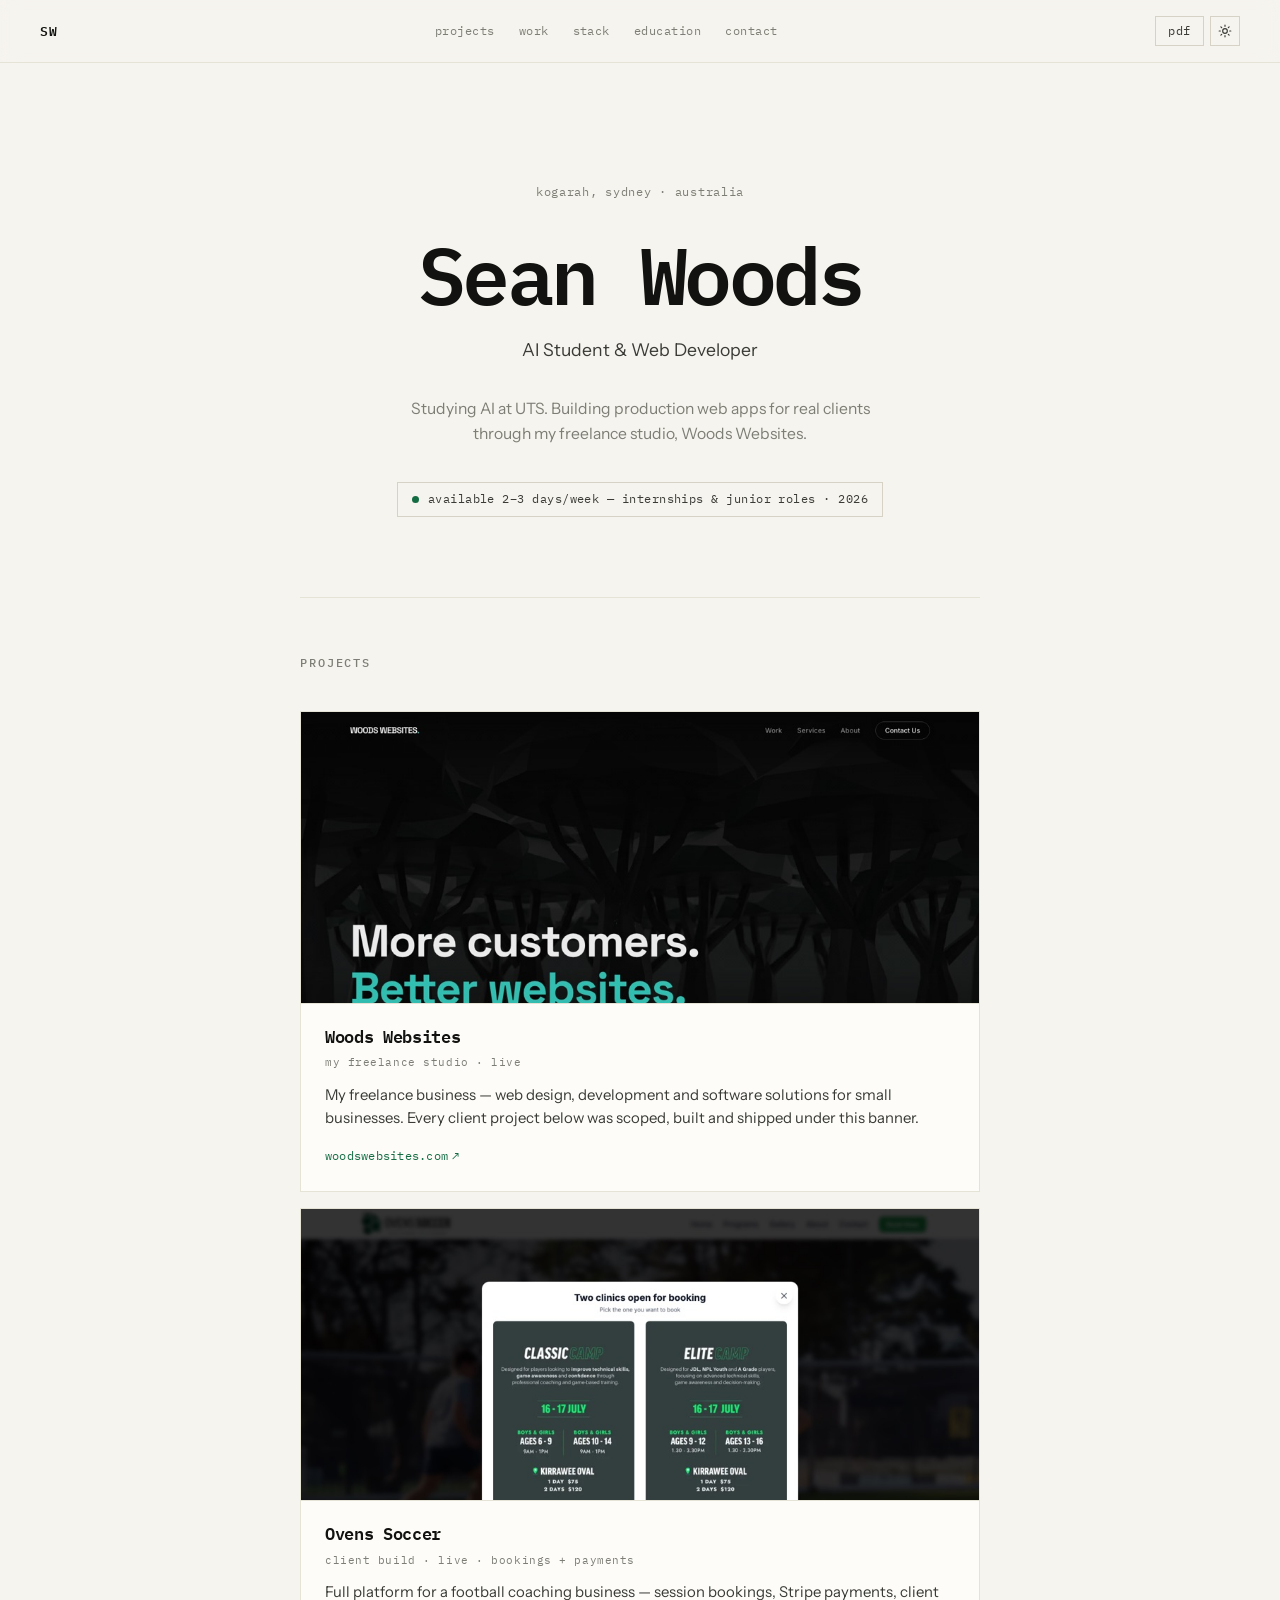
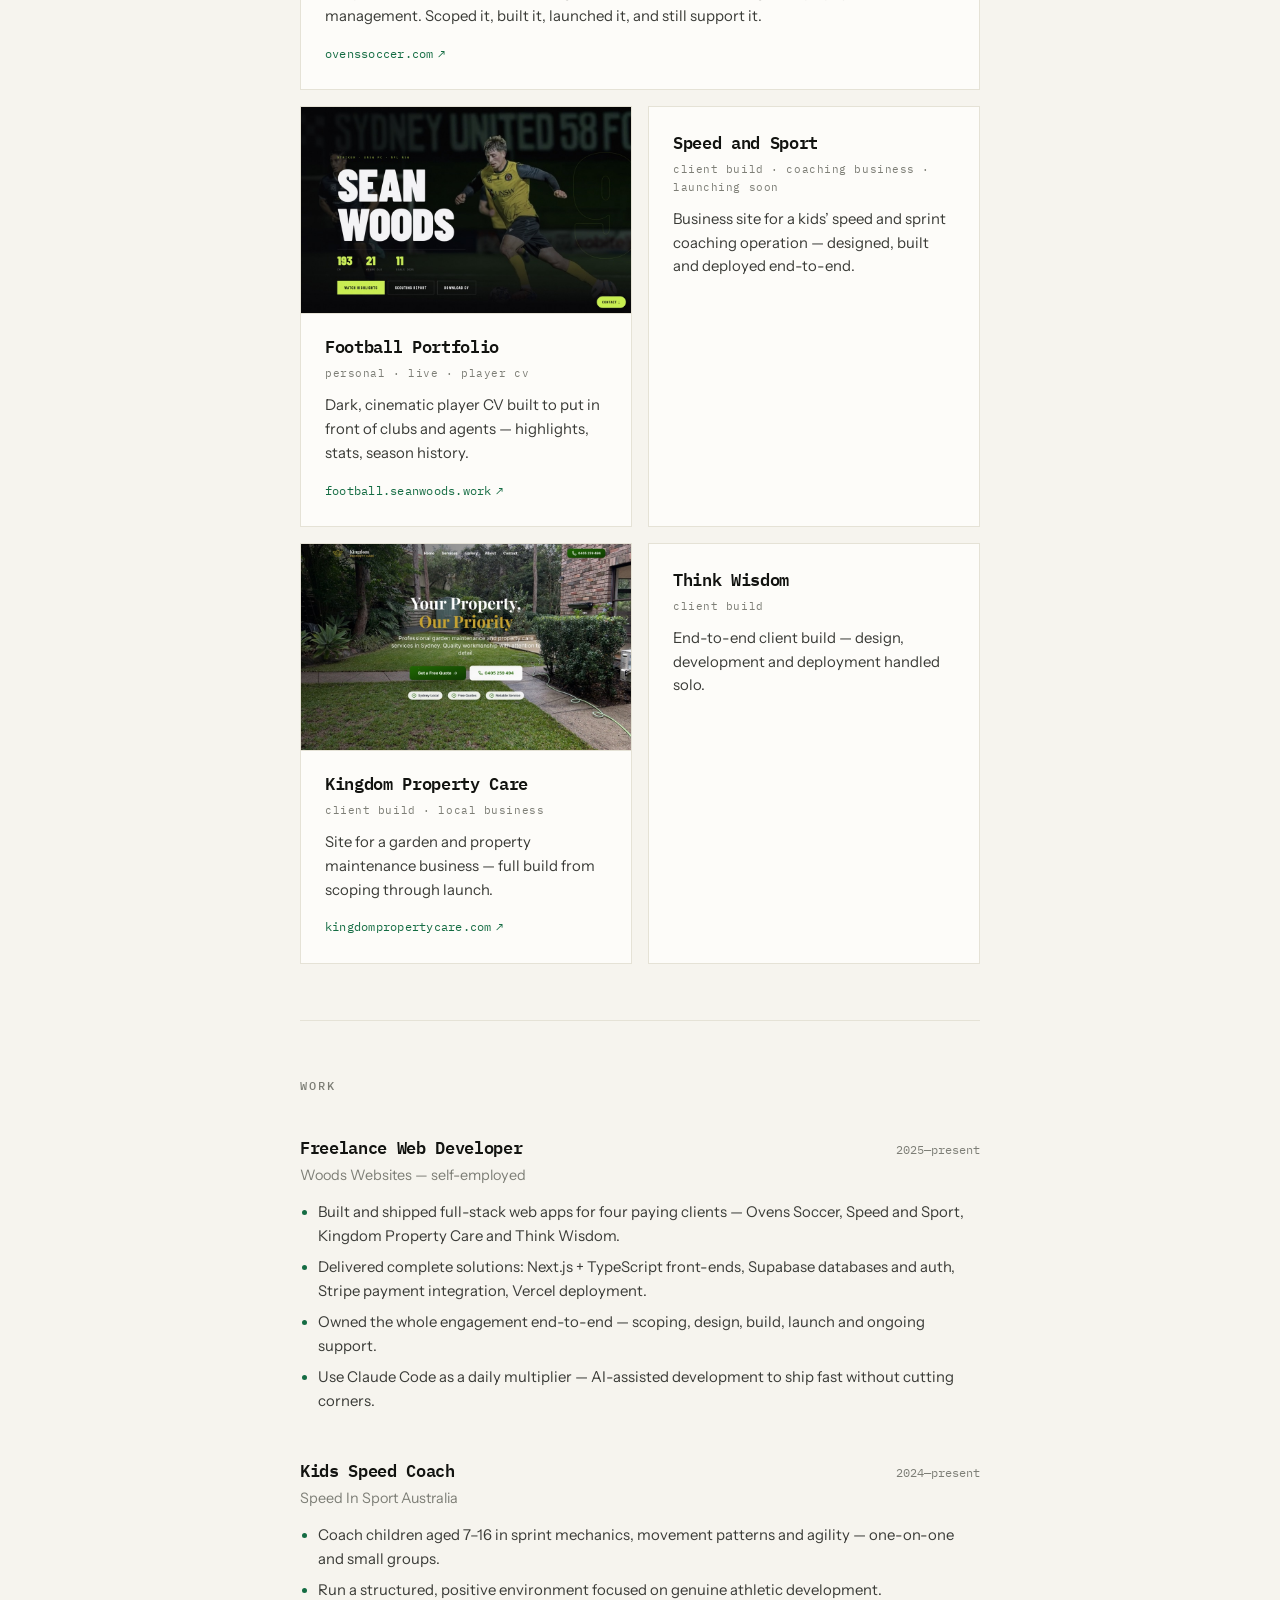
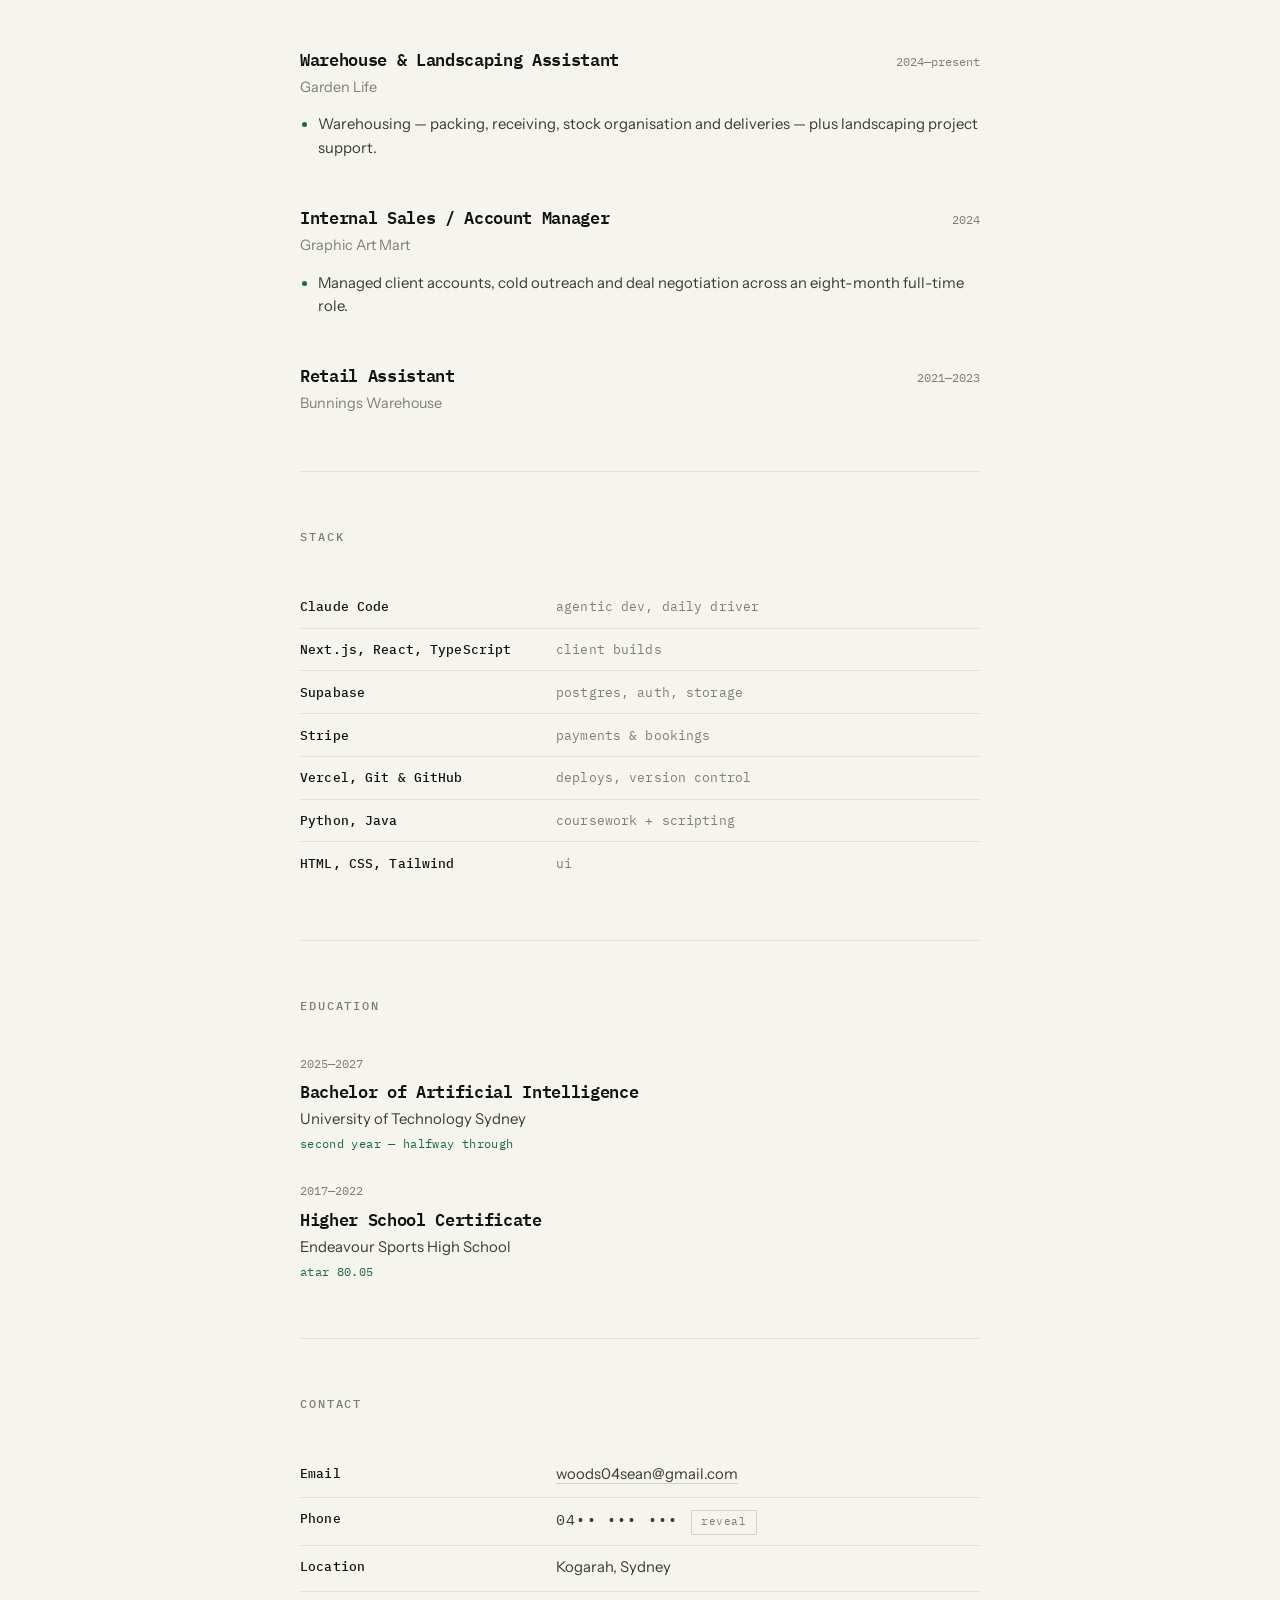
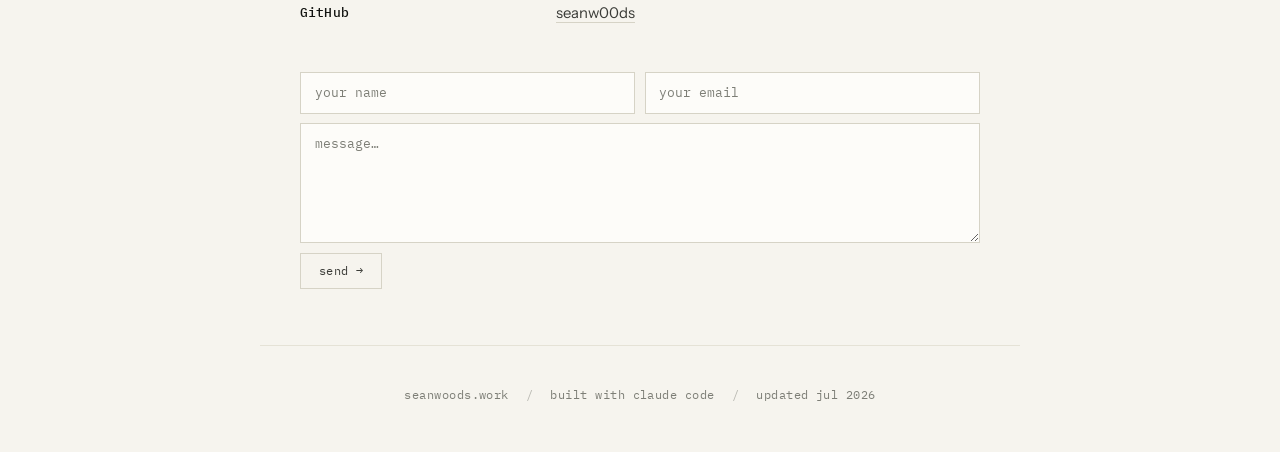
==== commit ee3b0c28: "feat: project preview screenshots, light default theme, phone click-to-reveal - Live site screenshot" ====
--- a/portfolio-website/index.html
+++ b/portfolio-website/index.html
@@ -8,6 +8,12 @@
   <meta property="og:title" content="Sean Woods — AI Student & Web Developer" />
   <meta property="og:description" content="AI student at UTS, freelance web developer, semi-professional footballer. I ship real products for real clients." />
   <meta property="og:url" content="https://seanwoods.work" />
+  <meta property="og:type" content="website" />
+  <meta property="og:image" content="https://seanwoods.work/og-image.png" />
+  <meta property="og:image:width" content="1200" />
+  <meta property="og:image:height" content="630" />
+  <meta name="twitter:card" content="summary_large_image" />
+  <meta name="twitter:image" content="https://seanwoods.work/og-image.png" />
   <meta name="theme-color" content="#f6f4ee" />
   <link rel="icon" href="data:image/svg+xml,%3Csvg xmlns='http://www.w3.org/2000/svg' viewBox='0 0 32 32'%3E%3Crect width='32' height='32' rx='4' fill='%23101210'/%3E%3Ctext x='50%25' y='56%25' font-family='ui-monospace,monospace' font-size='15' font-weight='600' text-anchor='middle' dominant-baseline='middle' fill='%23f6f4ee' letter-spacing='-1'%3Esw%3C/text%3E%3C/svg%3E" />
 
@@ -61,6 +67,9 @@
       <div class="projects">
 
         <article class="project project--featured">
+          <a class="project__shot" href="https://woodswebsites.com" target="_blank" rel="noopener" aria-label="Open woodswebsites.com">
+            <img src="previews/woodswebsites.jpg" alt="Woods Websites homepage — More customers. Better websites." loading="lazy" width="960" height="600" />
+          </a>
           <div class="project__top">
             <h3 class="project__title">Woods Websites</h3>
             <p class="project__meta">my freelance studio &middot; live</p>
@@ -76,6 +85,9 @@
         </article>
 
         <article class="project project--featured">
+          <a class="project__shot" href="https://ovenssoccer.com" target="_blank" rel="noopener" aria-label="Open ovenssoccer.com">
+            <img src="previews/ovenssoccer.jpg" alt="Ovens Soccer homepage — bookings and payments platform" loading="lazy" width="960" height="600" />
+          </a>
           <div class="project__top">
             <h3 class="project__title">Ovens Soccer</h3>
             <p class="project__meta">client build &middot; live &middot; bookings + payments</p>
@@ -91,6 +103,9 @@
         </article>
 
         <article class="project">
+          <a class="project__shot" href="https://football.seanwoods.work" target="_blank" rel="noopener" aria-label="Open football.seanwoods.work">
+            <img src="previews/football.jpg" alt="Football portfolio — dark cinematic player CV" loading="lazy" width="960" height="600" />
+          </a>
           <div class="project__top">
             <h3 class="project__title">Football Portfolio</h3>
             <p class="project__meta">personal &middot; live &middot; player cv</p>
@@ -116,6 +131,9 @@
         </article>
 
         <article class="project">
+          <a class="project__shot" href="https://kingdompropertycare.com" target="_blank" rel="noopener" aria-label="Open kingdompropertycare.com">
+            <img src="previews/kingdompropertycare.jpg" alt="Kingdom Property Care homepage" loading="lazy" width="960" height="600" />
+          </a>
           <div class="project__top">
             <h3 class="project__title">Kingdom Property Care</h3>
             <p class="project__meta">client build &middot; local business</p>
@@ -260,7 +278,7 @@
         </div>
         <div class="contact__row">
           <dt>Phone</dt>
-          <dd><a href="tel:+61490254358">0490 254 358</a></dd>
+          <dd><span class="phone-mask">04&bull;&bull; &bull;&bull;&bull; &bull;&bull;&bull;</span> <button class="reveal-btn" id="phoneReveal" type="button">reveal</button></dd>
         </div>
         <div class="contact__row">
           <dt>Location</dt>
--- a/portfolio-website/styles.css
+++ b/portfolio-website/styles.css
@@ -238,6 +238,24 @@
   transition: border-color .25s var(--ease), transform .25s var(--ease);
 }
 .project:hover { border-color: var(--line); transform: translateY(-2px); }
+.project__shot {
+  display: block;
+  margin: -1.4rem -1.5rem 0.5rem;
+  border-bottom: 1px solid var(--line-soft);
+  overflow: hidden;
+}
+.project__shot img {
+  display: block;
+  width: 100%;
+  height: auto;
+  aspect-ratio: 16 / 10;
+  object-fit: cover;
+  object-position: top;
+  filter: saturate(0.96);
+  transition: transform .35s var(--ease);
+}
+.project--featured .project__shot img { aspect-ratio: 21 / 9; }
+.project__shot:hover img { transform: scale(1.015); }
 .project__title {
   font-family: var(--mono);
   font-weight: 600;
@@ -361,6 +379,18 @@
 }
 .contact__row dd a { border-bottom: 1px solid var(--line); transition: border-color .2s var(--ease), color .2s var(--ease); }
 .contact__row dd a:hover { color: var(--accent); border-color: var(--accent); }
+.phone-mask { font-family: var(--mono); letter-spacing: 0.08em; }
+.reveal-btn {
+  margin-left: 0.6rem;
+  padding: 0.15rem 0.6rem;
+  border: 1px solid var(--line);
+  font-family: var(--mono);
+  font-size: 0.7rem;
+  letter-spacing: 0.04em;
+  color: var(--fg-mute);
+  transition: color .2s var(--ease), border-color .2s var(--ease);
+}
+.reveal-btn:hover { color: var(--fg); border-color: var(--fg); }
 
 /* ---- CONTACT FORM --------------------------------------- */
 .contact-form { margin-top: 2.25rem; display: flex; flex-direction: column; gap: 0.6rem; }
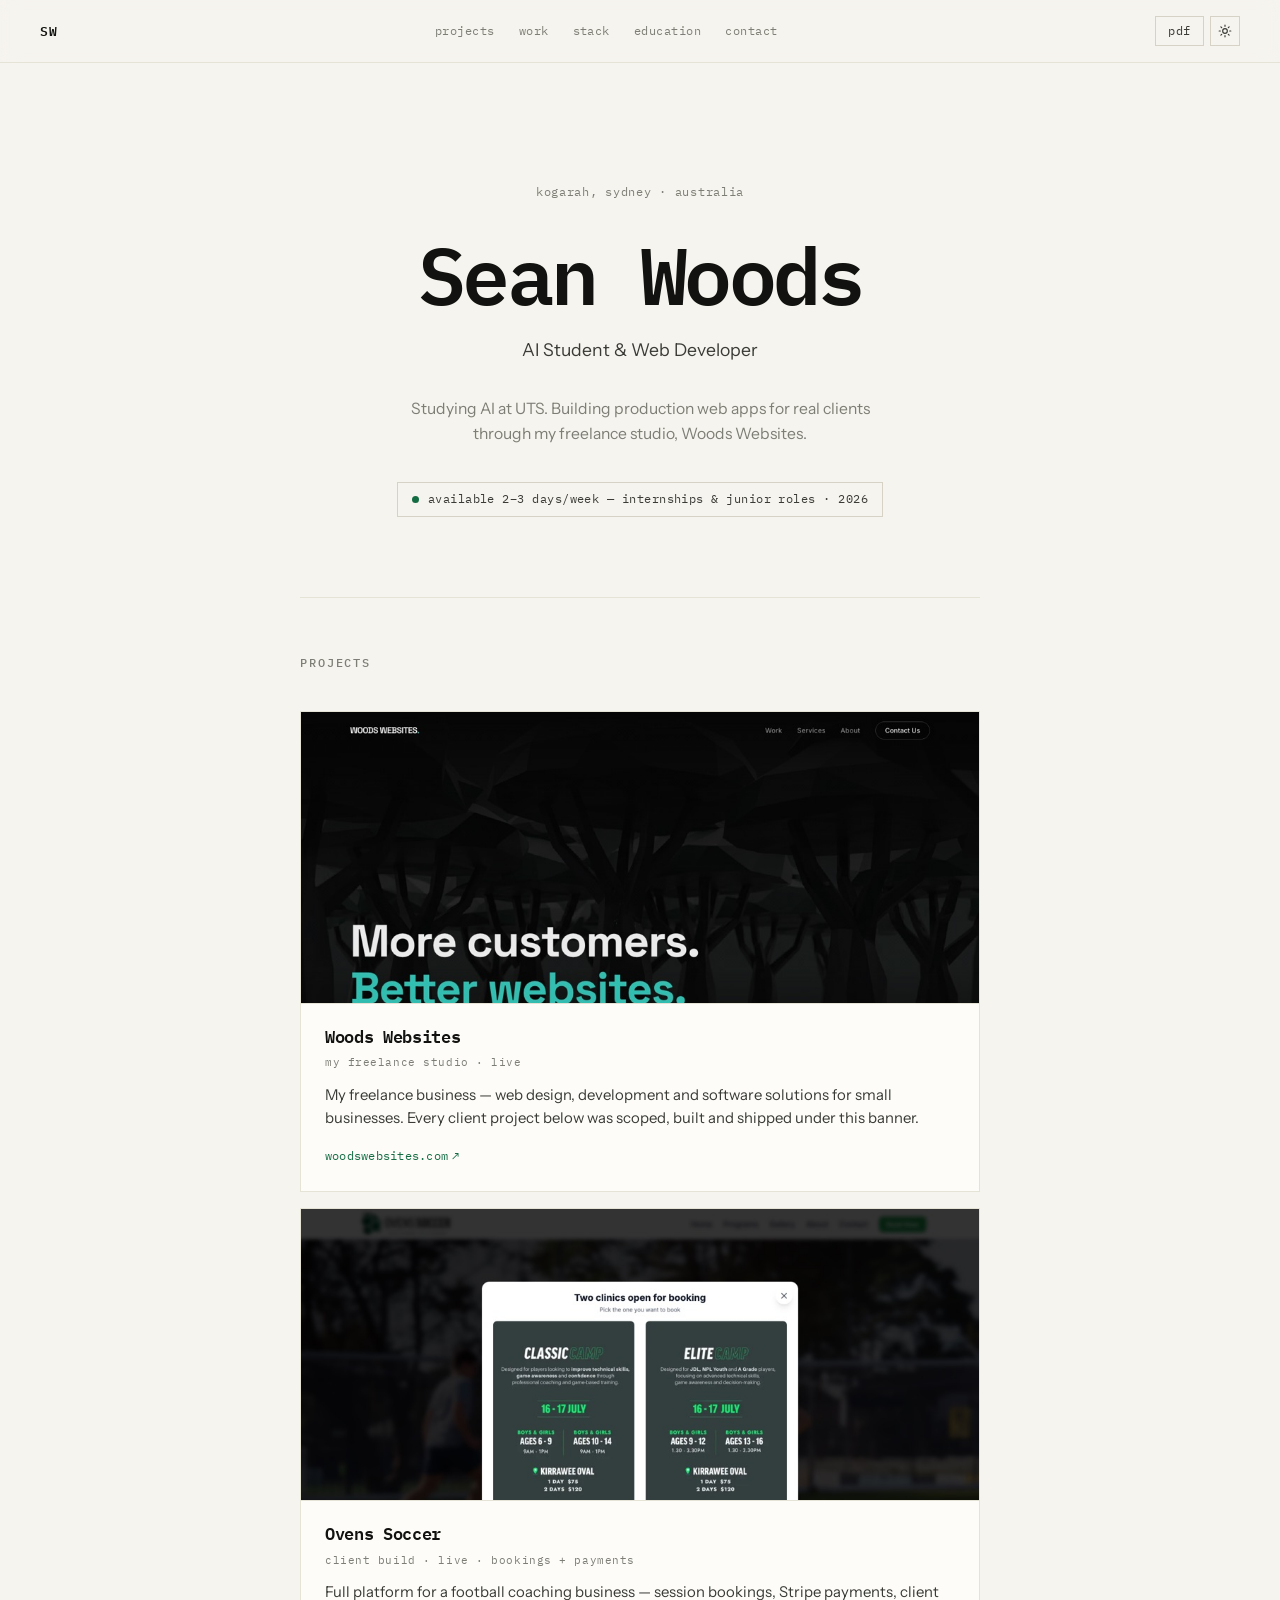
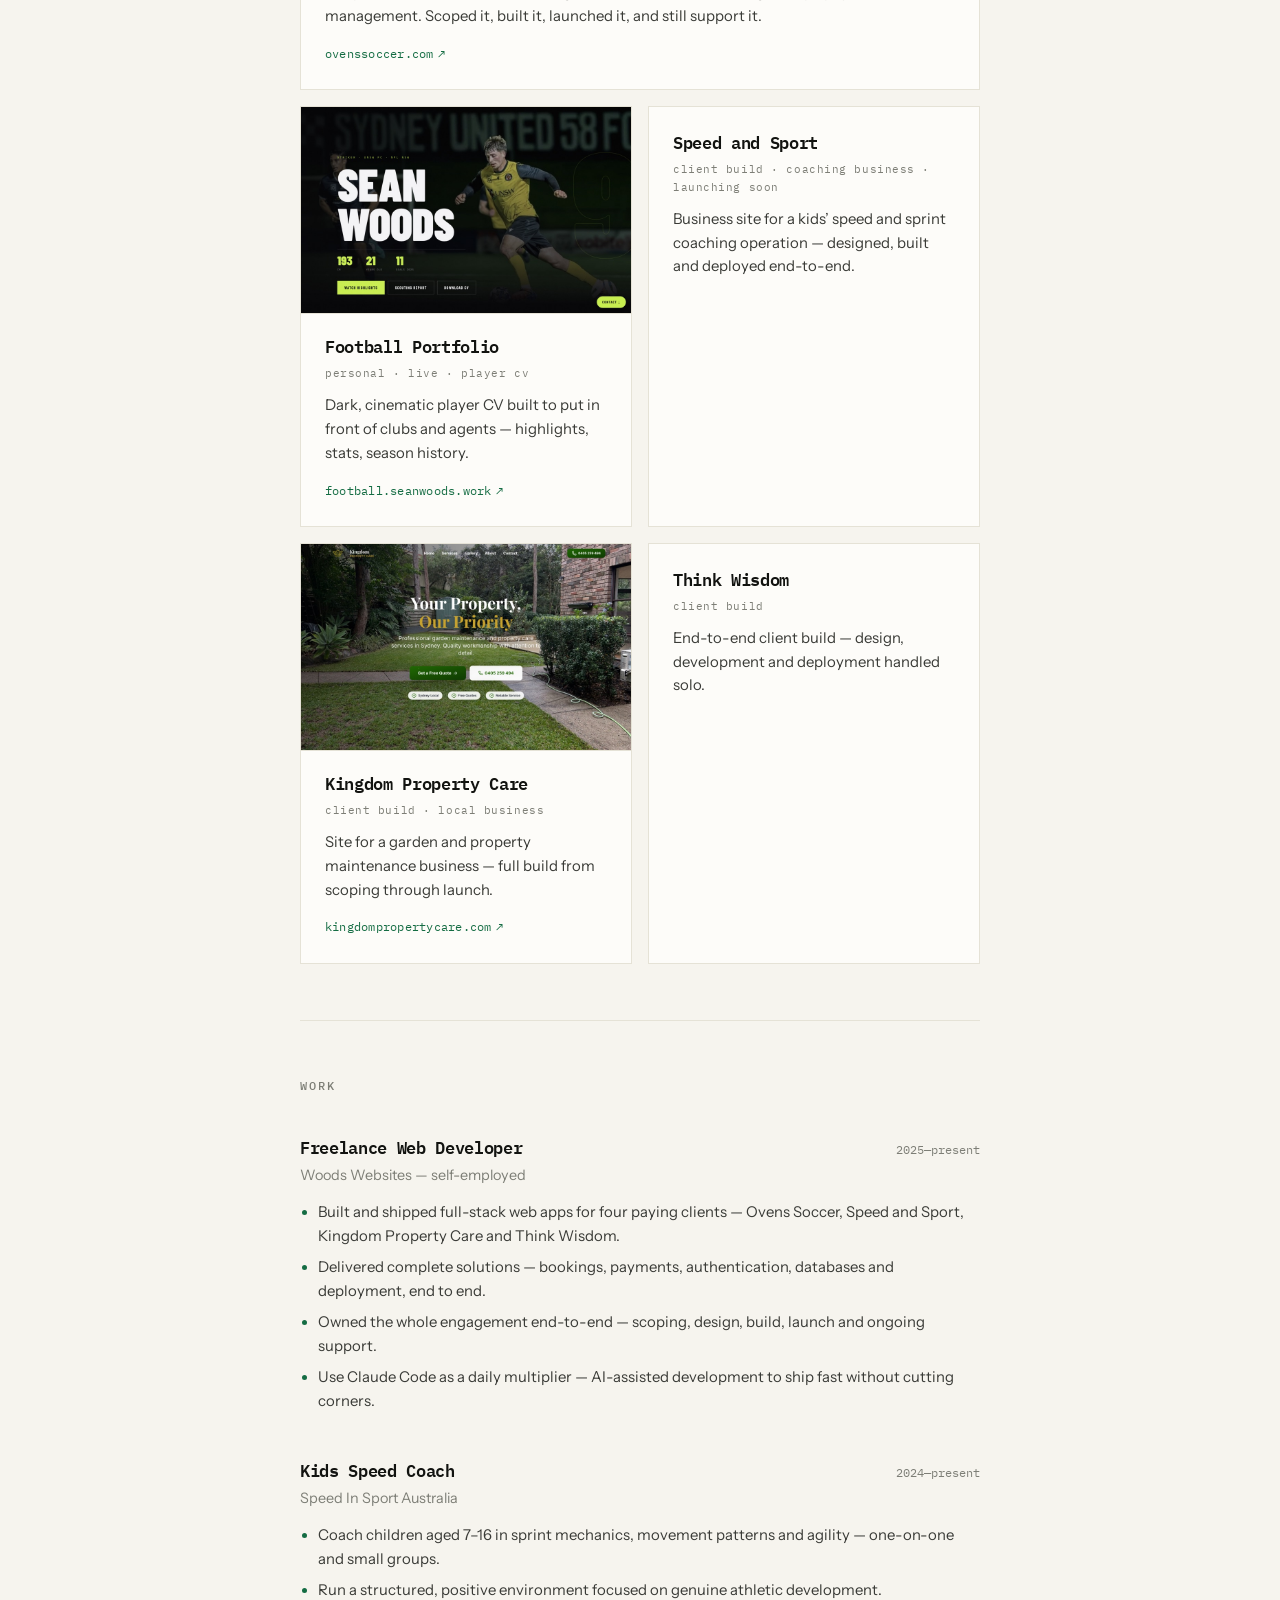
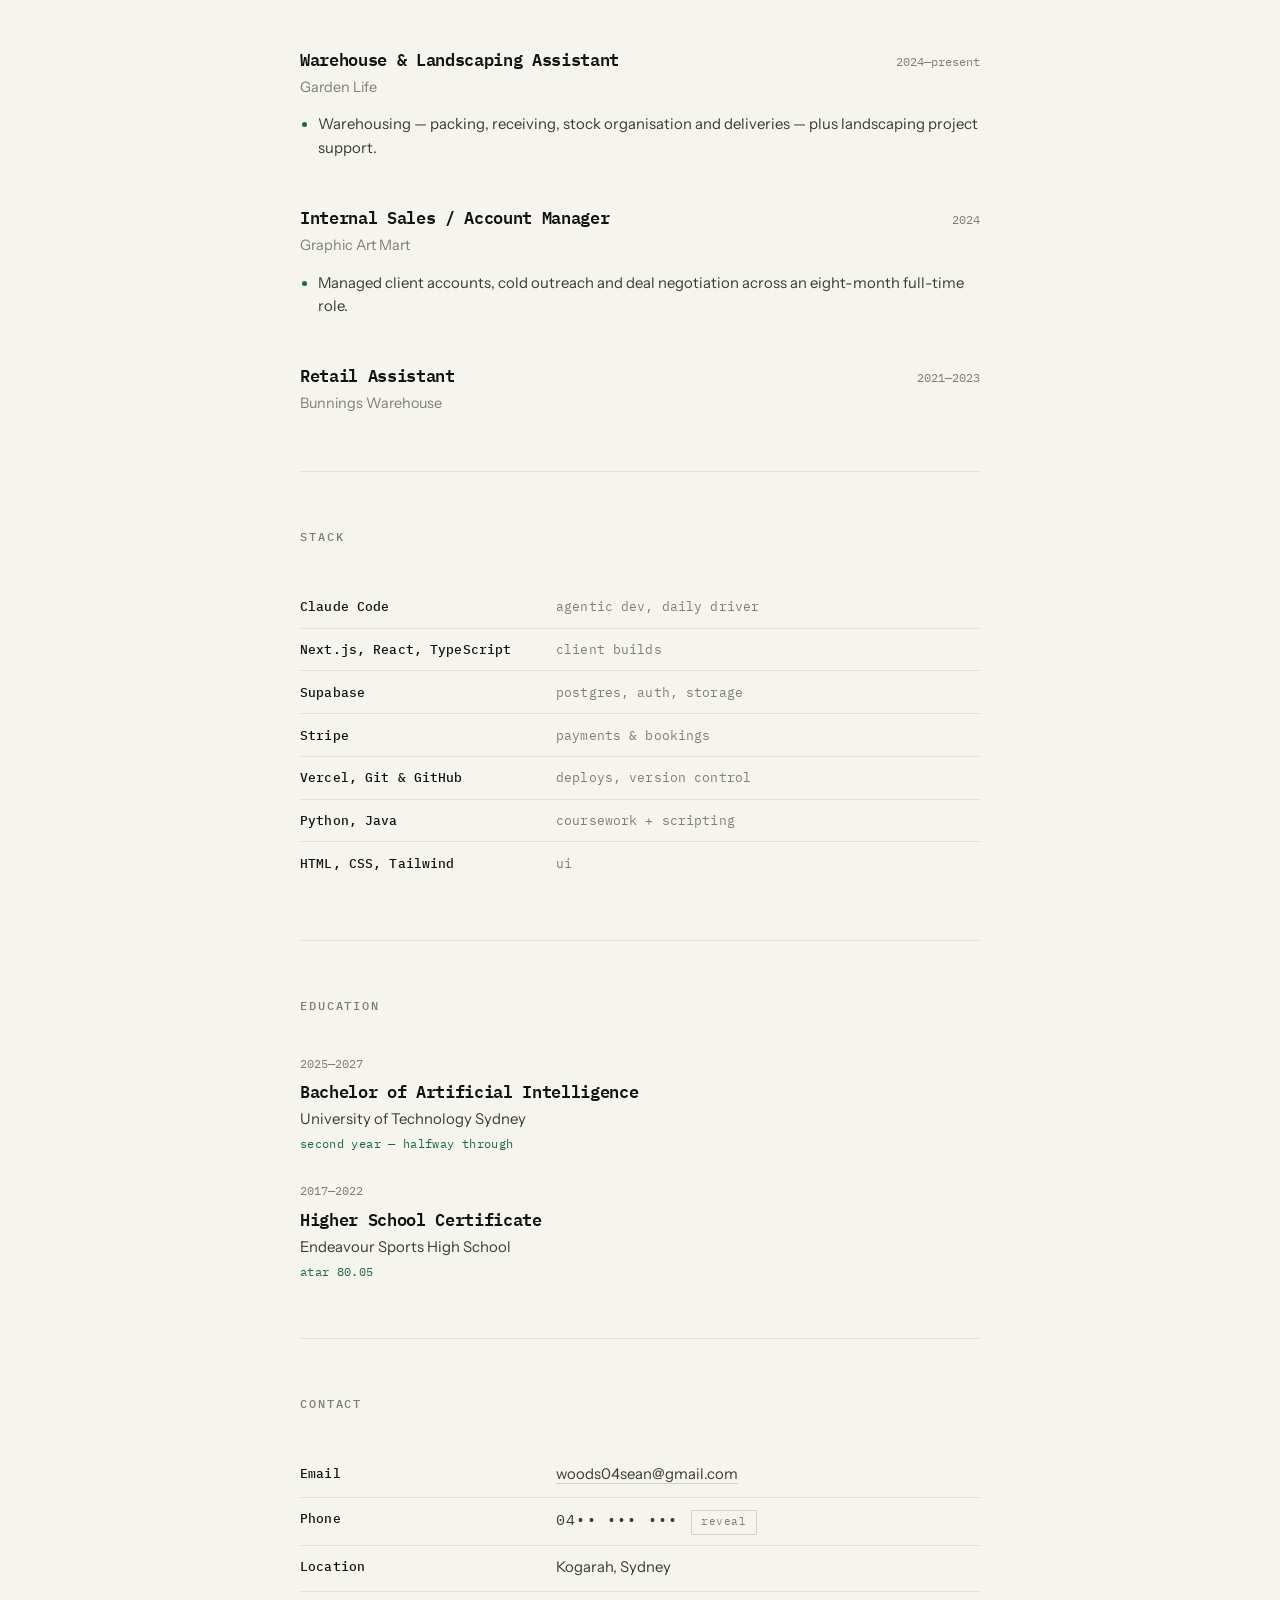
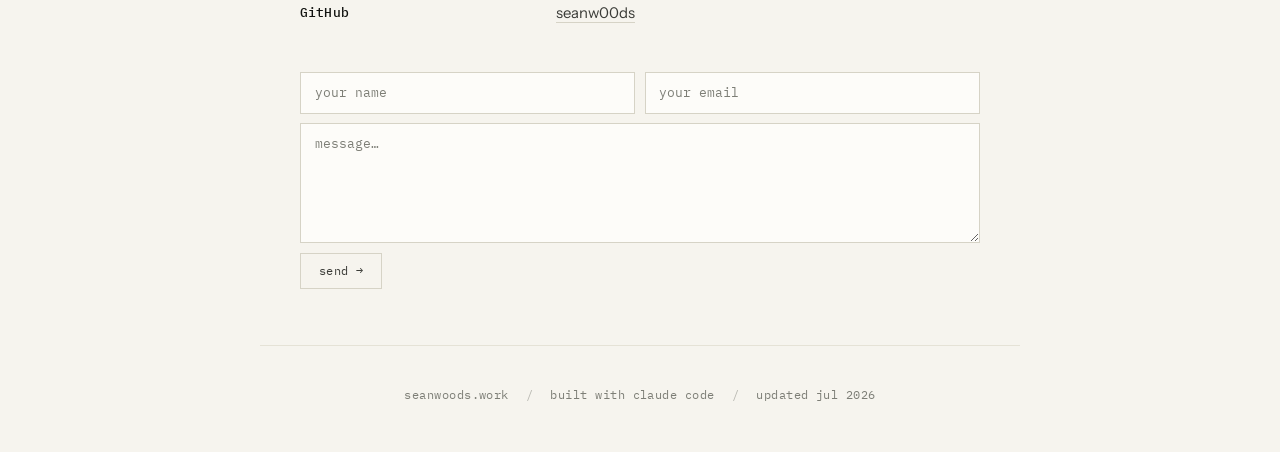
==== commit 210a3b9b: "refactor: dedupe tech stack names from bullets (Liam feedback) Co-Authored-By: Claude Fable 5 <norep" ====
--- a/portfolio-website/index.html
+++ b/portfolio-website/index.html
@@ -175,7 +175,7 @@
         </div>
         <ul class="role__bullets">
           <li>Built and shipped full-stack web apps for four paying clients &mdash; Ovens Soccer, Speed and Sport, Kingdom Property Care and Think Wisdom.</li>
-          <li>Delivered complete solutions: Next.js + TypeScript front-ends, Supabase databases and auth, Stripe payment integration, Vercel deployment.</li>
+          <li>Delivered complete solutions &mdash; bookings, payments, authentication, databases and deployment, end to end.</li>
           <li>Owned the whole engagement end-to-end &mdash; scoping, design, build, launch and ongoing support.</li>
           <li>Use Claude Code as a daily multiplier &mdash; AI-assisted development to ship fast without cutting corners.</li>
         </ul>
